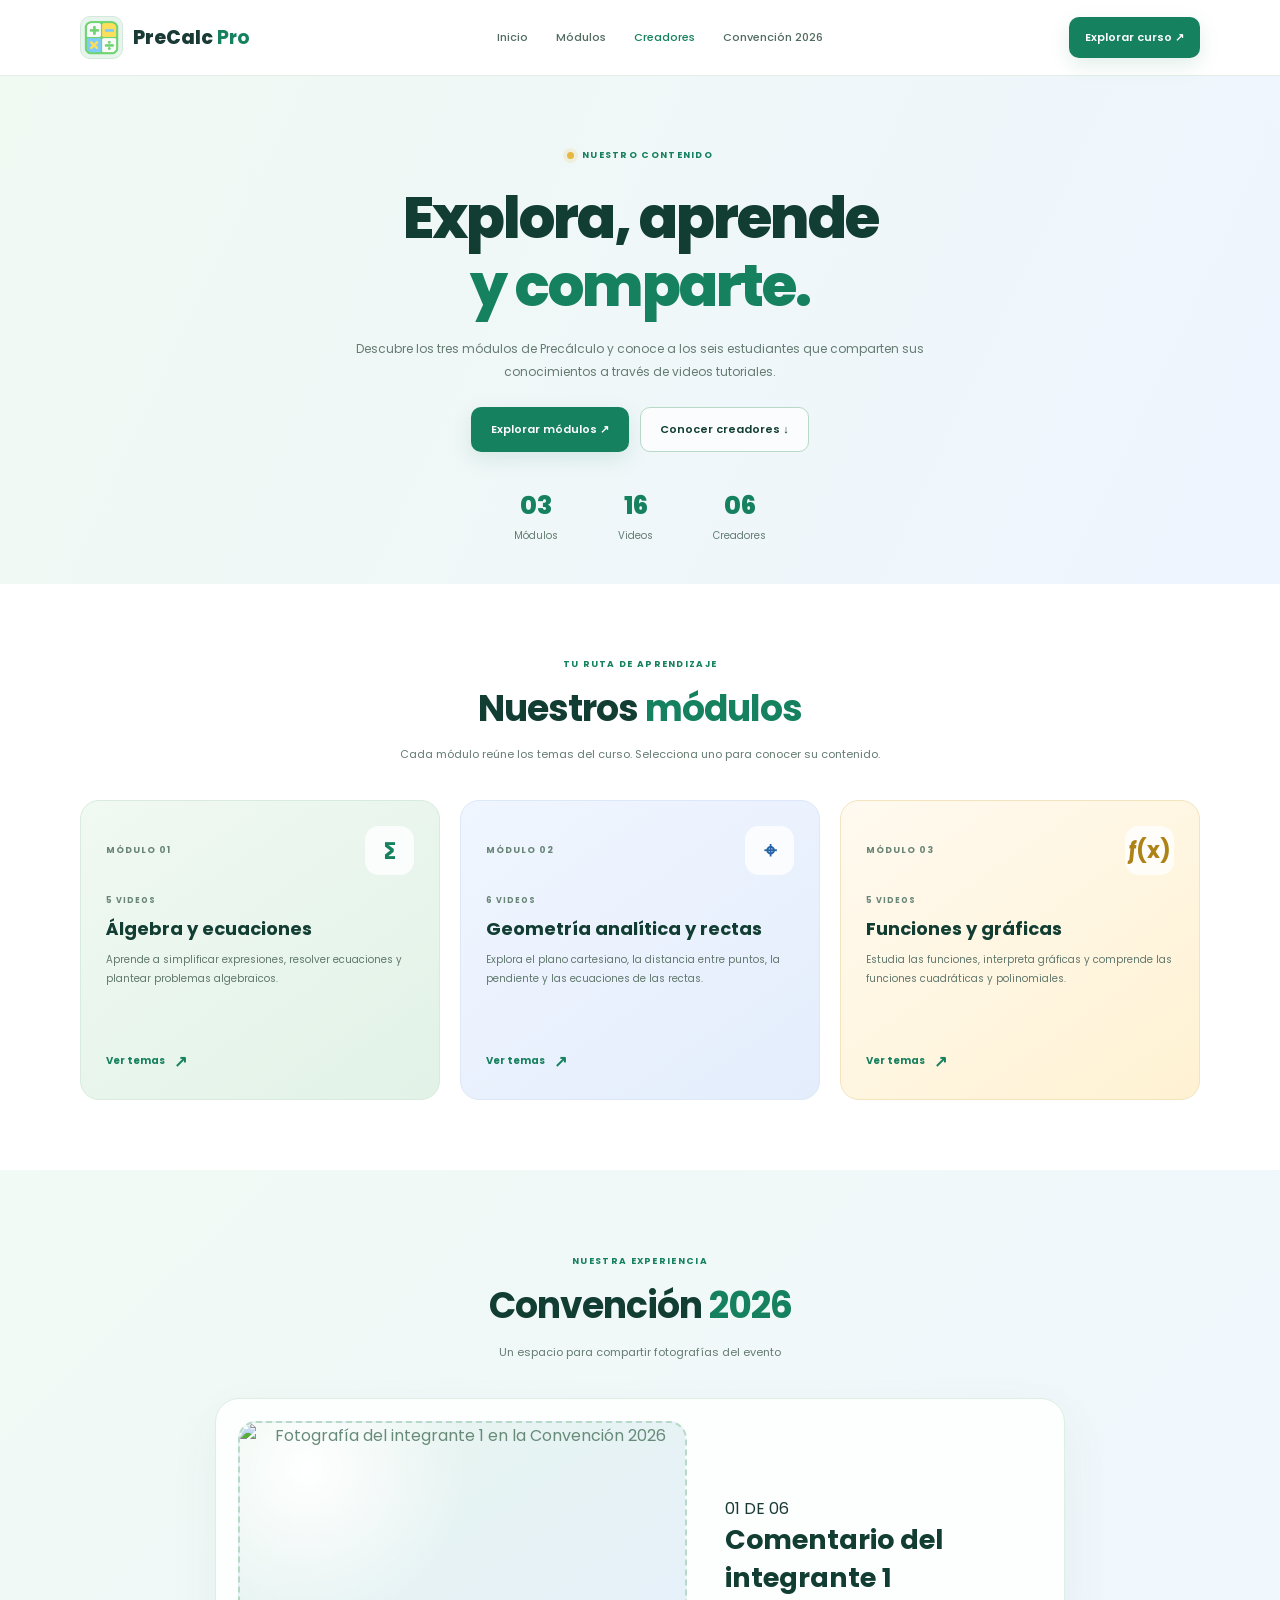
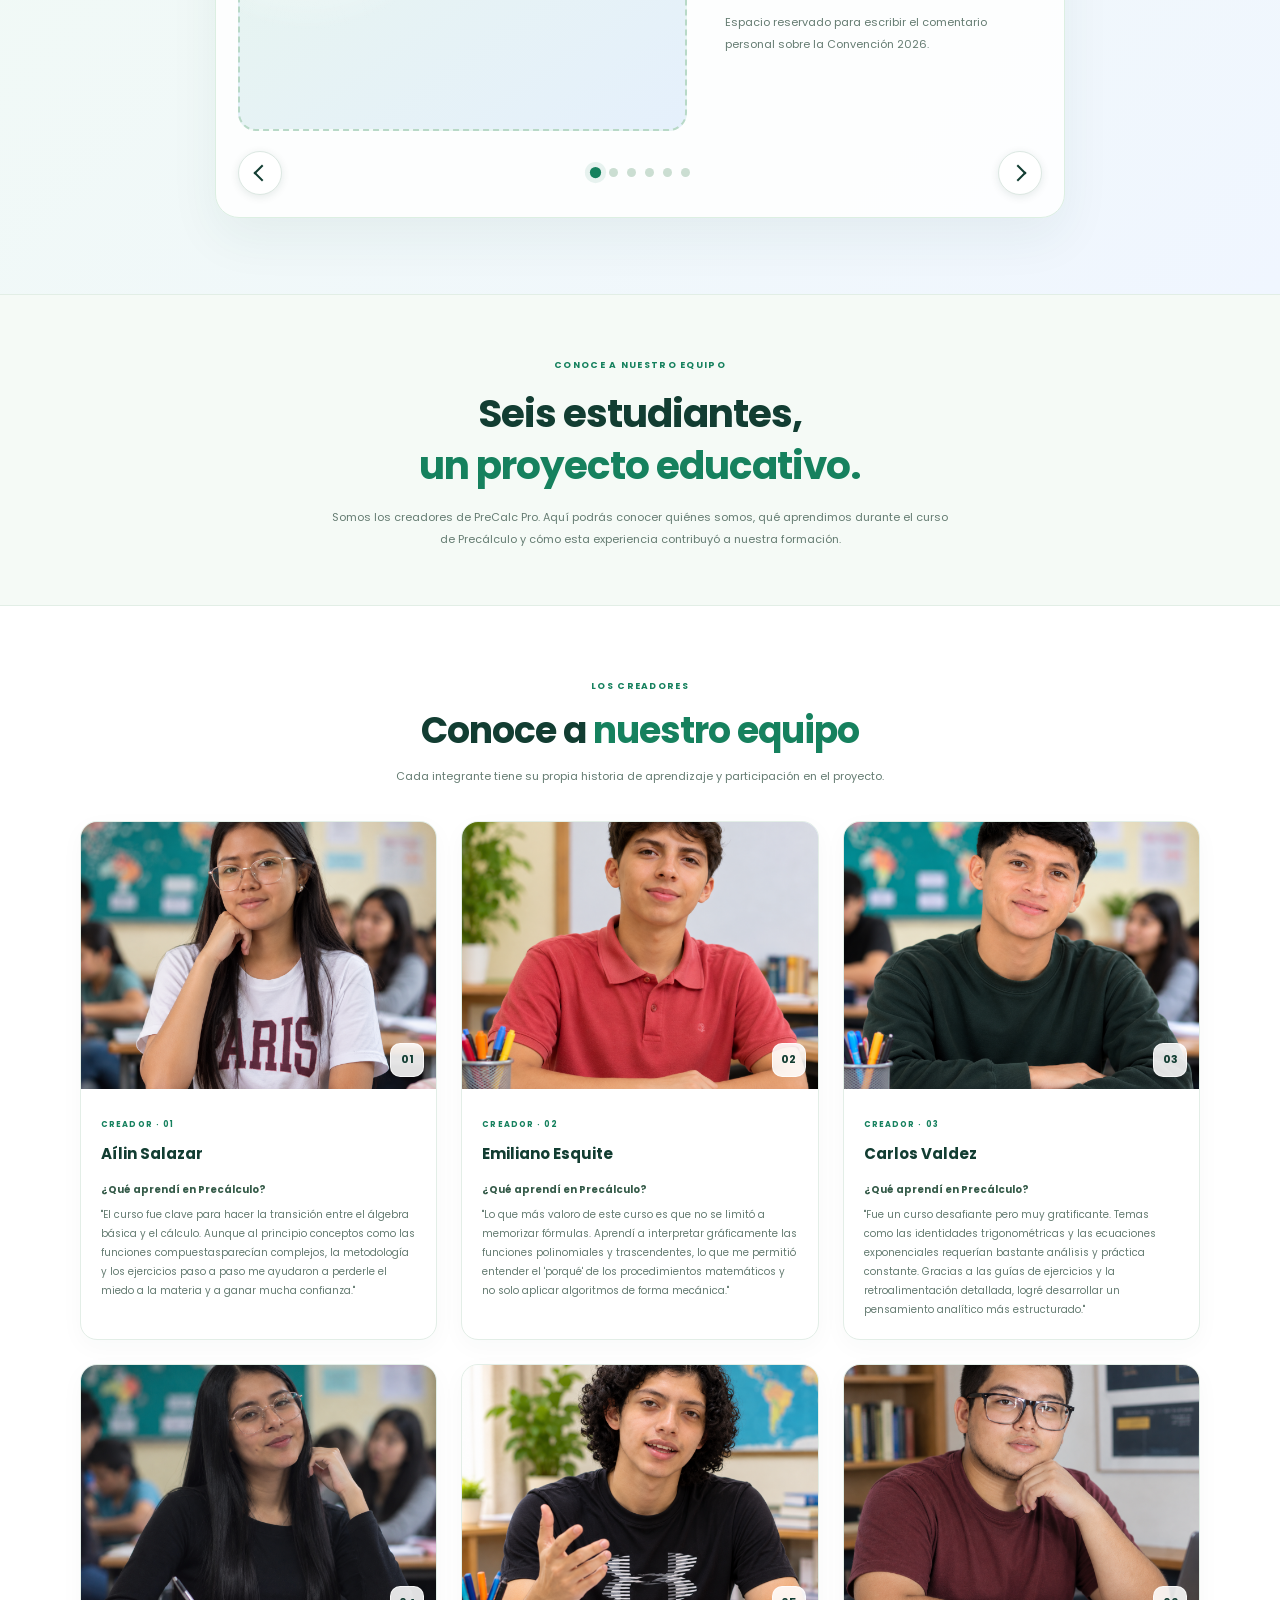
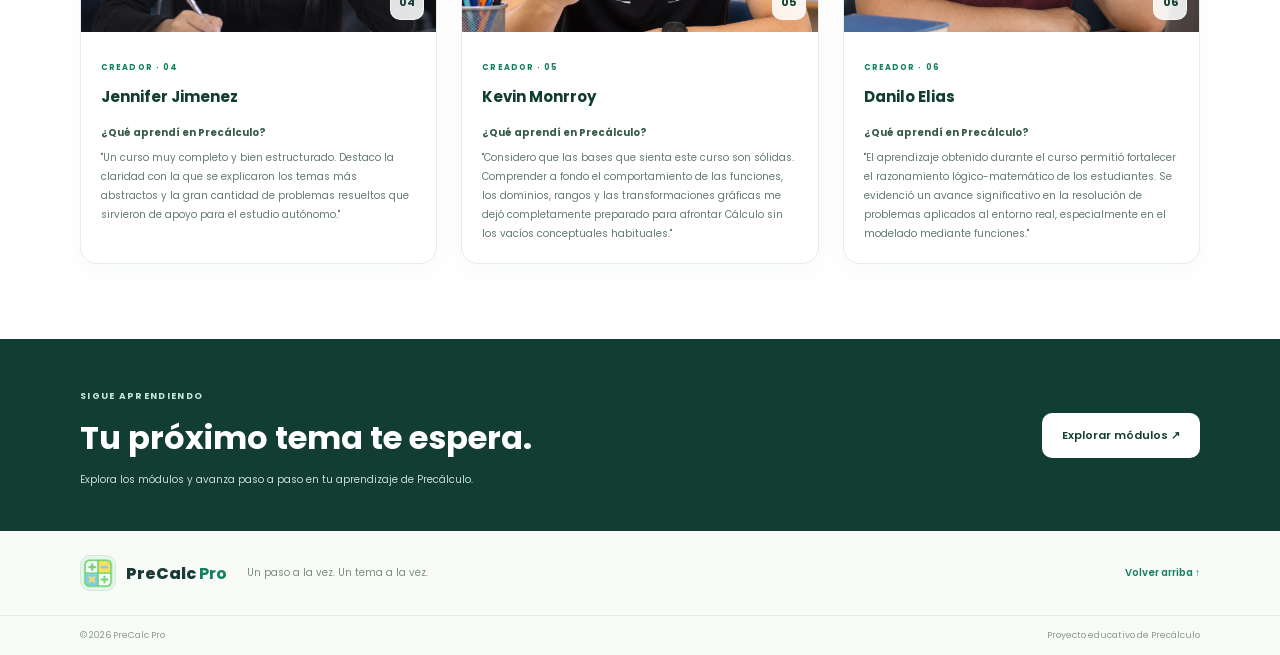
==== modulos.html @ 33a32b53 "Initial commit" ====
<!DOCTYPE html>
<html lang="es">

<head>
    <meta charset="UTF-8">
    <meta name="viewport" content="width=device-width, initial-scale=1.0">
    <meta name="theme-color" content="#185744">
    <meta name="description" content="Explora los módulos de Precálculo y conoce a los seis creadores de PreCalc Pro.">

    <title>Módulos y creadores | PreCalc Pro</title>

    <link rel="preconnect" href="https://fonts.googleapis.com">
    <link rel="preconnect" href="https://fonts.gstatic.com" crossorigin>
    <link rel="icon" type="image/png" href="img/logo.png">

    <link
        href="https://fonts.googleapis.com/css2?family=Poppins:wght@400;500;600;700;800&display=swap"
        rel="stylesheet"
    >

    <link rel="stylesheet" href="css/index.css">
    <link rel="stylesheet" href="css/modulos.css">
    <link rel="stylesheet" href="css/convencion.css">

    <script src="js/modulos.js" defer></script>
    <script src="js/convencion.js" defer></script>
</head>

<body>

    <!-- ENCABEZADO -->
    <header class="header">
        <nav class="nav container" aria-label="Navegación principal">

            <a class="brand" href="index.html" aria-label="PreCalc Pro, inicio">
                <span class="logo">
                    <img src="img/logo.png" alt="Logo de PreCalc Pro">
                </span>

                <span>PreCalc <b>Pro</b></span>
            </a>

            <button
                class="menu-toggle"
                type="button"
                aria-label="Abrir menú"
                aria-expanded="false"
                aria-controls="nav-links"
            >
                ☰
            </button>

            <div class="nav-links" id="nav-links">
                <a href="index.html">Inicio</a>
                <a class="active" href="#modulos">Módulos</a>
                <a href="#creadores">Creadores</a>
                <a href="#convencion-2026">Convención 2026</a>
            </div>

            <a class="btn btn-primary nav-btn" href="#modulos">
                Explorar curso ↗
            </a>

        </nav>
    </header>


    <main>

        <!-- PORTADA -->
        <section class="catalog-hero">

            <div class="container catalog-hero-inner">

                <span class="eyebrow">
                    <i></i>
                    NUESTRO CONTENIDO
                </span>

                <h1>
                    Explora, aprende
                    <span>y comparte.</span>
                </h1>

                <p>
                    Descubre los tres módulos de Precálculo y conoce
                    a los seis estudiantes que comparten sus
                    conocimientos a través de videos tutoriales.
                </p>

                <div class="actions">
                    <a class="btn btn-primary" href="#modulos">
                        Explorar módulos ↗
                    </a>

                    <a class="btn btn-outline" href="#creadores">
                        Conocer creadores ↓
                    </a>
                </div>

                <div class="catalog-stats">
                    <div>
                        <strong>03</strong>
                        <span>Módulos</span>
                    </div>

                    <div>
                        <strong>16</strong>
                        <span>Videos</span>
                    </div>

                    <div>
                        <strong>06</strong>
                        <span>Creadores</span>
                    </div>
                </div>

            </div>

        </section>


        <!-- MÓDULOS -->
        <section class="section catalog-section" id="modulos">

            <div class="container">

                <div class="section-heading">
                    <span class="eyebrow">TU RUTA DE APRENDIZAJE</span>

                    <h2>
                        Nuestros <span>módulos</span>
                    </h2>

                    <p>
                        Cada módulo reúne los temas del curso.
                        Selecciona uno para conocer su contenido.
                    </p>
                </div>


                <div class="catalog-grid">

                    <!-- MÓDULO 1 -->
                    <article class="catalog-card catalog-green">

                        <div class="catalog-card-top">
                            <span class="catalog-number">MÓDULO 01</span>
                            <span class="catalog-symbol">∑</span>
                        </div>

                        <span class="topic-count">5 VIDEOS</span>

                        <h3>Álgebra y ecuaciones</h3>

                        <p>
                            Aprende a simplificar expresiones,
                            resolver ecuaciones y plantear
                            problemas algebraicos.
                        </p>

                        <button
                            class="catalog-button"
                            type="button"
                            data-module="0"
                        >
                            Ver temas <span>↗</span>
                        </button>

                    </article>


                    <!-- MÓDULO 2 -->
                    <article class="catalog-card catalog-blue">

                        <div class="catalog-card-top">
                            <span class="catalog-number">MÓDULO 02</span>
                            <span class="catalog-symbol">⌖</span>
                        </div>

                        <span class="topic-count">6 VIDEOS</span>

                        <h3>Geometría analítica y rectas</h3>

                        <p>
                            Explora el plano cartesiano, la distancia
                            entre puntos, la pendiente y las
                            ecuaciones de las rectas.
                        </p>

                        <button
                            class="catalog-button"
                            type="button"
                            data-module="1"
                        >
                            Ver temas <span>↗</span>
                        </button>

                    </article>


                    <!-- MÓDULO 3 -->
                    <article class="catalog-card catalog-yellow">

                        <div class="catalog-card-top">
                            <span class="catalog-number">MÓDULO 03</span>
                            <span class="catalog-symbol">ƒ(x)</span>
                        </div>

                        <span class="topic-count">5 VIDEOS</span>

                        <h3>Funciones y gráficas</h3>

                        <p>
                            Estudia las funciones, interpreta
                            gráficas y comprende las funciones
                            cuadráticas y polinomiales.
                        </p>

                        <button
                            class="catalog-button"
                            type="button"
                            data-module="2"
                        >
                            Ver temas <span>↗</span>
                        </button>

                    </article>

                </div>

            </div>

        </section>


        <!-- CONVENCIÓN 2026 -->
        <section
            class="convention-section"
            id="convencion-2026"
            aria-labelledby="convention-title"
        >

            <div class="container convention-container">

                <div class="section-heading convention-heading">
                    <span class="eyebrow">NUESTRA EXPERIENCIA</span>

                    <h2 id="convention-title">
                        Convención <span>2026</span>
                    </h2>

                    <p>
                        Un espacio para compartir fotografías del evento
                    </p>
                </div>


                <div
                    class="convention-carousel"
                    data-convention-carousel
                    aria-roledescription="carrusel"
                    aria-label="Fotografías y comentarios"
                >

                    <!-- INTEGRANTE 1 -->
                    <div
                        class="convention-slide"
                        data-convention-slide
                        aria-live="polite"
                    >

                        <div class="convention-photo">
                            <img
                                src="img/convencion/foto1.jpg"
                                alt="Fotografía del integrante 1 en la Convención 2026"
                                loading="lazy"
                                style="width:100%; height:100%; object-fit:cover; display:block; border-radius:inherit;"
                            >
                        </div>

                        <div class="convention-comment">
                            <span class="convention-member">01 DE 06</span>
                            <h3>Comentario del integrante 1</h3>
                            <p>
                                Espacio reservado para escribir el comentario
                                personal sobre la Convención 2026.
                            </p>
                        </div>

                    </div>


                    <!-- INTEGRANTE 2 -->
                    <div class="convention-slide" data-convention-slide hidden>

                        <div class="convention-photo">
                            <img
                                src="img/convencion/foto2.jpg"
                                alt="Fotografía del integrante 2 en la Convención 2026"
                                loading="lazy"
                                style="width:100%; height:100%; object-fit:cover; display:block; border-radius:inherit;"
                            >
                        </div>

                        <div class="convention-comment">
                            <span class="convention-member">INTEGRANTE 02 DE 06</span>
                            <h3>Comentario del integrante 2</h3>
                            <p>
                                Espacio reservado para escribir el comentario
                                personal sobre la Convención 2026.
                            </p>
                        </div>

                    </div>


                    <!-- INTEGRANTE 3 -->
                    <div class="convention-slide" data-convention-slide hidden>

                        <div class="convention-photo">
                            <img
                                src="img/convencion/foto3.jpg"
                                alt="Fotografía del integrante 3 en la Convención 2026"
                                loading="lazy"
                                style="width:100%; height:100%; object-fit:cover; display:block; border-radius:inherit;"
                            >
                        </div>

                        <div class="convention-comment">
                            <span class="convention-member">INTEGRANTE 03 DE 06</span>
                            <h3>Comentario del integrante 3</h3>
                            <p>
                                Espacio reservado para escribir el comentario
                                personal sobre la Convención 2026.
                            </p>
                        </div>

                    </div>


                    <!-- INTEGRANTE 4 -->
                    <div class="convention-slide" data-convention-slide hidden>

                        <div class="convention-photo">
                            <img
                                src="img/convencion/foto4.jpg"
                                alt="Fotografía del integrante 4 en la Convención 2026"
                                loading="lazy"
                                style="width:100%; height:100%; object-fit:cover; display:block; border-radius:inherit;"
                            >
                        </div>

                        <div class="convention-comment">
                            <span class="convention-member">INTEGRANTE 04 DE 06</span>
                            <h3>Comentario del integrante 4</h3>
                            <p>
                                Espacio reservado para escribir el comentario
                                personal sobre la Convención 2026.
                            </p>
                        </div>

                    </div>


                    <!-- INTEGRANTE 5 -->
                    <div class="convention-slide" data-convention-slide hidden>

                        <div class="convention-photo">
                            <img
                                src="img/convencion/foto5.jpg"
                                alt="Fotografía del integrante 5 en la Convención 2026"
                                loading="lazy"
                                style="width:100%; height:100%; object-fit:cover; display:block; border-radius:inherit;"
                            >
                        </div>

                        <div class="convention-comment">
                            <span class="convention-member">INTEGRANTE 05 DE 06</span>
                            <h3>Comentario del integrante 5</h3>
                            <p>
                                Espacio reservado para escribir el comentario
                                personal sobre la Convención 2026.
                            </p>
                        </div>

                    </div>


                    <!-- INTEGRANTE 6 -->
                    <div class="convention-slide" data-convention-slide hidden>

                        <div class="convention-photo">
                            <img
                                src="img/convencion/foto6.jpg"
                                alt="Fotografía del integrante 6 en la Convención 2026"
                                loading="lazy"
                                style="width:100%; height:100%; object-fit:cover; display:block; border-radius:inherit;"
                            >
                        </div>

                        <div class="convention-comment">
                            <span class="convention-member">INTEGRANTE 06 DE 06</span>
                            <h3>Comentario del integrante 6</h3>
                            <p>
                                Espacio reservado para escribir el comentario
                                personal sobre la Convención 2026.
                            </p>
                        </div>

                    </div>


                    <!-- CONTROLES DEL CARRUSEL -->
                    <div class="convention-controls">

                        <button
                            type="button"
                            class="convention-arrow"
                            data-convention-prev
                            aria-label="Fotografía y comentario anterior"
                        >
                            ← Anterior
                        </button>

                        <div
                            class="convention-dots"
                            aria-label="Seleccionar integrante"
                        >
                            <button type="button" class="convention-dot is-active" data-convention-dot="0" aria-label="Mostrar integrante 1" aria-current="true"></button>
                            <button type="button" class="convention-dot" data-convention-dot="1" aria-label="Mostrar integrante 2"></button>
                            <button type="button" class="convention-dot" data-convention-dot="2" aria-label="Mostrar integrante 3"></button>
                            <button type="button" class="convention-dot" data-convention-dot="3" aria-label="Mostrar integrante 4"></button>
                            <button type="button" class="convention-dot" data-convention-dot="4" aria-label="Mostrar integrante 5"></button>
                            <button type="button" class="convention-dot" data-convention-dot="5" aria-label="Mostrar integrante 6"></button>
                        </div>

                        <button
                            type="button"
                            class="convention-arrow"
                            data-convention-next
                            aria-label="Fotografía y comentario siguiente"
                        >
                            Siguiente →
                        </button>

                    </div>

                </div>

            </div>

        </section>


        <!-- PRESENTACIÓN DE CREADORES -->
        <section class="creators-intro" id="creadores">

            <div class="container">

                <span class="eyebrow">
                    CONOCE A NUESTRO EQUIPO
                </span>

                <h2>
                    Seis estudiantes,
                    <span>un proyecto educativo.</span>
                </h2>

                <p>
                    Somos los creadores de PreCalc Pro.
                    Aquí podrás conocer quiénes somos, qué aprendimos
                    durante el curso de Precálculo y cómo esta
                    experiencia contribuyó a nuestra formación.
                </p>

            </div>

        </section>


        <!-- TARJETAS DE LOS SEIS ESTUDIANTES -->
        <section class="section creators-section">

            <div class="container">

                <div class="section-heading">
                    <span class="eyebrow">LOS CREADORES</span>

                    <h2>
                        Conoce a <span>nuestro equipo</span>
                    </h2>

                    <p>
                        Cada integrante tiene su propia historia
                        de aprendizaje y participación en el proyecto.
                    </p>
                </div>


                <div class="student-grid">

                    <!-- ESTUDIANTE 1 -->
                    <article class="student-card">
                        <div class="student-photo photo-green">
                            <img src="img/Ailinsi.png" alt="Fotografía del estudiante 1" loading="lazy">
                            <span class="photo-label">01</span>
                        </div>

                        <div class="student-info">
                            <span class="student-role">CREADOR · 01</span>
                            <h3>Aílin Salazar</h3>
                            <h4>¿Qué aprendí en Precálculo?</h4>
                            <p>
                                "El curso fue clave para hacer la transición entre el álgebra básica y el cálculo.
                                Aunque al principio conceptos como las funciones compuestasparecían complejos, la metodología
                                y los ejercicios paso a paso me ayudaron a perderle el miedo a la materia y a ganar mucha confianza."
                            </p>
                        </div>
                    </article>


                    <!-- ESTUDIANTE 2 -->
                    <article class="student-card">
                        <div class="student-photo photo-blue">
                            <img src="img/Emisi.png" alt="Fotografía del estudiante 2" loading="lazy">
                            <span class="photo-label">02</span>
                        </div>

                        <div class="student-info">
                            <span class="student-role">CREADOR · 02</span>
                            <h3>Emiliano Esquite</h3>
                            <h4>¿Qué aprendí en Precálculo?</h4>
                            <p>
                                "Lo que más valoro de este curso es que no se limitó a memorizar fórmulas. Aprendí a interpretar
                                gráficamente las funciones polinomiales y trascendentes, lo que me permitió entender el 'porqué'
                                de los procedimientos matemáticos y no solo aplicar algoritmos de forma mecánica."
                            </p>
                        </div>
                    </article>


                    <!-- ESTUDIANTE 3 -->
                    <article class="student-card">
                        <div class="student-photo photo-yellow">
                            <img src="img/Carlossi.png" alt="Fotografía del estudiante 3" loading="lazy">
                            <span class="photo-label">03</span>
                        </div>

                        <div class="student-info">
                            <span class="student-role">CREADOR · 03</span>
                            <h3>Carlos Valdez</h3>
                            <h4>¿Qué aprendí en Precálculo?</h4>
                            <p>
                                "Fue un curso desafiante pero muy gratificante. Temas como las identidades trigonométricas y las
                                ecuaciones exponenciales requerían bastante análisis y práctica constante. Gracias a las guías
                                de ejercicios y la retroalimentación detallada, logré desarrollar un pensamiento analítico más
                                estructurado."
                        </div>
                    </article>


                    <!-- ESTUDIANTE 4 -->
                    <article class="student-card">
                        <div class="student-photo photo-blue">
                            <img src="img/Jennisi.png" alt="Fotografía del estudiante 4" loading="lazy">
                            <span class="photo-label">04</span>
                        </div>

                        <div class="student-info">
                            <span class="student-role">CREADOR · 04</span>
                            <h3>Jennifer Jimenez</h3>
                            <h4>¿Qué aprendí en Precálculo?</h4>
                            <p>
                                "Un curso muy completo y bien estructurado. Destaco la claridad con la
                                que se explicaron los temas más abstractos y la gran cantidad de problemas
                                resueltos que sirvieron de apoyo para el estudio autónomo."
                            </p>
                        </div>
                    </article>


                    <!-- ESTUDIANTE 5 -->
                    <article class="student-card">
                        <div class="student-photo photo-green">
                            <img src="img/kevinsi.png" alt="Fotografía del estudiante 5" loading="lazy">
                            <span class="photo-label">05</span>
                        </div>

                        <div class="student-info">
                            <span class="student-role">CREADOR · 05</span>
                            <h3>Kevin Monrroy</h3>
                            <h4>¿Qué aprendí en Precálculo?</h4>
                            <p>
                                "Considero que las bases que sienta este curso son sólidas.
                                Comprender a fondo el comportamiento de las funciones, los dominios,
                                rangos y las transformaciones gráficas me dejó completamente preparado
                                para afrontar Cálculo sin los vacíos conceptuales habituales."
                            </p>
                        </div>
                    </article>


                    <!-- ESTUDIANTE 6 -->
                    <article class="student-card">
                        <div class="student-photo photo-yellow">
                            <img src="img/Eliassi.png" alt="Fotografía del estudiante 6" loading="lazy">
                            <span class="photo-label">06</span>
                        </div>

                        <div class="student-info">
                            <span class="student-role">CREADOR · 06</span>
                            <h3>Danilo Elias</h3>
                            <h4>¿Qué aprendí en Precálculo?</h4>
                            <p>
                                "El aprendizaje obtenido durante el curso permitió fortalecer el
                                razonamiento lógico-matemático de los estudiantes. Se evidenció un
                                avance significativo en la resolución de problemas aplicados al
                                entorno real, especialmente en el modelado mediante funciones."
                            </p>
                        </div>
                    </article>

                </div>

            </div>

        </section>


        <!-- INVITACIÓN FINAL -->
        <section class="catalog-cta">

            <div class="container catalog-cta-inner">

                <div>
                    <span class="eyebrow light">
                        SIGUE APRENDIENDO
                    </span>

                    <h2>Tu próximo tema te espera.</h2>

                    <p>
                        Explora los módulos y avanza paso a paso
                        en tu aprendizaje de Precálculo.
                    </p>
                </div>

                <a class="btn btn-light" href="#modulos">
                    Explorar módulos ↗
                </a>

            </div>

        </section>

    </main>


    <!-- PIE DE PÁGINA -->
    <footer class="footer">

        <div class="container footer-main">

            <a class="brand" href="index.html">
                <span class="logo">
                    <img src="img/logo.png" alt="Logo de PreCalc Pro">
                </span>

                <span>PreCalc <b>Pro</b></span>
            </a>

            <p>Un paso a la vez. Un tema a la vez.</p>

            <a class="back-top" href="#modulos">
                Volver arriba ↑
            </a>

        </div>

        <div class="footer-bottom">
            <span>© <span id="year"></span> PreCalc Pro</span>
            <span>Proyecto educativo de Precálculo</span>
        </div>

    </footer>


    <!-- VENTANA DE LOS TEMAS -->
    <dialog
        class="module-dialog"
        id="module-dialog"
        aria-labelledby="dialog-title"
    >

        <button
            class="dialog-close"
            type="button"
            aria-label="Cerrar"
        >
            ×
        </button>

        <span class="eyebrow">CONTENIDO DEL CURSO</span>

        <h2 id="dialog-title">Módulo</h2>

        <p id="dialog-description"></p>

        <ol id="dialog-topics"></ol>

        <a
            class="btn btn-primary dialog-module-link"
            id="dialog-module-link"
            href="modulo1.html"
        >
            Abrir videos del módulo ↗
        </a>

        <button class="btn btn-outline dialog-ok" type="button">
            Entendido
        </button>

    </dialog>

</body>
</html>
---- css/index.css ----
/* ========================================
   PRECALC PRO - ESTILOS GENERALES
======================================== */

:root {
    --green: #16815e;
    --dark: #123d32;
    --blue: #2463a6;
    --yellow: #e7b83f;
    --ink: #193a35;
    --muted: #657c72;
    --line: #e2eee6;
    --white: #ffffff;
}

* {
    box-sizing: border-box;
}

html {
    scroll-behavior: smooth;
    scroll-padding-top: 85px;
}

body {
    margin: 0;
    font-family: "Poppins", sans-serif;
    color: var(--ink);
}

a {
    color: inherit;
    text-decoration: none;
}

button {
    font: inherit;
    cursor: pointer;
}

.container {
    width: min(1120px, calc(100% - 44px));
    margin: 0 auto;
}


/* ========================================
   ENCABEZADO Y NAVEGACIÓN
======================================== */

.header {
    position: sticky;
    top: 0;
    z-index: 10;
    height: 76px;
    background: #ffffffed;
    border-bottom: 1px solid var(--line);
    backdrop-filter: blur(12px);
}

.nav {
    display: flex;
    align-items: center;
    gap: 30px;
    height: 100%;
}

.brand {
    display: flex;
    align-items: center;
    gap: 10px;
    font-size: 19px;
    font-weight: 800;
    white-space: nowrap;
}

.brand b {
    color: var(--green);
}

.logo {
    display: grid;
    place-items: center;
    flex-shrink: 0;
    width: 43px;
    height: 43px;
    overflow: hidden;
    border: 1px solid #d4e9dc;
    border-radius: 10px;
    background: #e7f5ed;
}

.logo img {
    width: 100%;
    height: 100%;
    object-fit: contain;
}

.nav-links {
    display: flex;
    align-items: center;
    justify-content: center;
    gap: 28px;
    margin: auto;
}

.nav-links a {
    color: #526c61;
    font-size: 11px;
    font-weight: 500;
    transition: color 0.2s;
}

.nav-links a:hover,
.nav-links a.active {
    color: var(--green);
}

.menu-toggle {
    display: none;
    border: 0;
    background: transparent;
    color: var(--dark);
    font-size: 25px;
}

.btn {
    display: inline-flex;
    align-items: center;
    justify-content: center;
    gap: 10px;
    padding: 13px 19px;
    border: 1px solid transparent;
    border-radius: 10px;
    font-size: 11px;
    font-weight: 600;
    transition: transform 0.2s, background 0.2s;
}

.btn:hover {
    transform: translateY(-2px);
}

.btn-primary {
    color: white;
    background: var(--green);
    box-shadow: 0 7px 20px #16815e20;
}

.btn-primary:hover {
    background: var(--dark);
}

.btn-outline {
    color: var(--dark);
    border-color: #b8d9c7;
    background: #ffffffbd;
}

.nav-btn {
    padding: 11px 15px;
    white-space: nowrap;
}


/* ========================================
   PORTADA PRINCIPAL
======================================== */

.hero {
    position: relative;
    overflow: hidden;
    padding: 67px 0 62px;
    background: linear-gradient(110deg, #f1faf4, #f0f6ff);
}

.hero-grid {
    position: relative;
    z-index: 1;
    display: grid;
    grid-template-columns: 1fr 0.95fr;
    align-items: center;
    gap: 50px;
}

.hero-copy {
    max-width: 550px;
}

.eyebrow {
    display: inline-flex;
    align-items: center;
    gap: 8px;
    color: var(--green);
    font-size: 9px;
    font-weight: 700;
    letter-spacing: 1.3px;
}

.eyebrow i {
    width: 7px;
    height: 7px;
    border-radius: 50%;
    background: var(--yellow);
    box-shadow: 0 0 0 4px #e7b83f25;
}

.hero h1 {
    margin: 19px 0 17px;
    color: var(--dark);
    font-size: clamp(36px, 4.2vw, 52px);
    font-weight: 800;
    line-height: 1.2;
    letter-spacing: -1.9px;
}

.hero h1 span,
.project-copy h2 span {
    display: block;
    color: var(--green);
}

.hero-copy > p,
.project-copy > p {
    max-width: 490px;
    color: var(--muted);
    font-size: 12px;
    line-height: 1.95;
}

.actions {
    display: flex;
    flex-wrap: wrap;
    gap: 11px;
    margin-top: 24px;
}

.proof {
    display: flex;
    align-items: center;
    gap: 11px;
    margin-top: 29px;
}

.proof-icon {
    display: grid;
    place-items: center;
    width: 33px;
    height: 33px;
    border-radius: 50%;
    background: #d9f1e2;
    color: var(--green);
    font-weight: 700;
}

.proof p {
    display: grid;
    gap: 2px;
    margin: 0;
    font-size: 10px;
}

.proof small {
    color: #7b8e83;
    font-size: 9px;
}

.orb {
    position: absolute;
    border-radius: 50%;
    pointer-events: none;
}

.orb-one {
    top: -100px;
    right: -70px;
    width: 240px;
    height: 240px;
    background: #dcebf7aa;
}

.orb-two {
    bottom: -80px;
    left: 35%;
    width: 150px;
    height: 150px;
    background: #dff0d5aa;
}

.hero-line {
    position: absolute;
    bottom: 0;
    width: 100%;
    height: 4px;
    background: linear-gradient(
        90deg,
        var(--green),
        #b8dcf4,
        var(--yellow)
    );
}


/* ========================================
   ILUSTRACIÓN MATEMÁTICA
======================================== */

.hero-visual {
    position: relative;
    display: grid;
    place-items: center;
    min-height: 365px;
}

.math-board {
    position: relative;
    z-index: 1;
    width: min(100%, 380px);
    overflow: hidden;
    border: 1px solid white;
    border-radius: 21px;
    background: white;
    box-shadow: 0 25px 60px #194f3920;
    transform: rotate(-2deg);
}

.board-head {
    display: flex;
    align-items: center;
    gap: 6px;
    height: 42px;
    padding: 0 15px;
    border-bottom: 1px solid #edf3ef;
    background: #f8fbf9;
}

.board-head > span {
    width: 7px;
    height: 7px;
    border-radius: 50%;
    background: var(--yellow);
}

.board-head > span:nth-child(2) {
    background: #8dd2a8;
}

.board-head > span:nth-child(3) {
    background: #b6d7ef;
}

.board-head b {
    margin-left: auto;
    color: #8ba397;
    font-size: 8px;
    letter-spacing: 1px;
}

.board-body {
    padding: 24px;
}

.board-label {
    color: var(--green);
    font-size: 8px;
    font-weight: 700;
    letter-spacing: 1px;
}

.board-body h2 {
    margin: 10px 0 15px;
    color: var(--dark);
    font-size: 25px;
}

.board-body h2 em {
    color: var(--green);
    font-style: normal;
}

.graph {
    padding: 7px;
    border: 1px solid #e6f0e9;
    border-radius: 11px;
    background: #f8fbf8;
}

.graph svg {
    display: block;
    width: 100%;
}

.board-foot {
    display: flex;
    justify-content: space-between;
    gap: 10px;
    padding-top: 13px;
    color: #6e8b7c;
    font-size: 8px;
}

.board-foot b {
    color: var(--green);
    font-size: 8px;
}

.float-card {
    position: absolute;
    z-index: 2;
    display: flex;
    align-items: center;
    gap: 10px;
    padding: 13px 15px;
    border: 1px solid #edf3ef;
    border-radius: 13px;
    background: white;
    box-shadow: 0 12px 35px #194f391c;
}

.float-top {
    top: 35px;
    right: -4px;
    display: grid;
    gap: 3px;
    transform: rotate(3deg);
}

.float-top small {
    color: #83998c;
    font-size: 8px;
}

.float-top b {
    color: var(--dark);
    font-size: 11px;
}

.float-bottom {
    bottom: 20px;
    left: -12px;
    transform: rotate(-3deg);
}

.float-bottom > span {
    display: grid;
    place-items: center;
    width: 38px;
    height: 38px;
    border-radius: 10px;
    background: #fff4d4;
    color: #ad8217;
    font-size: 23px;
}

.float-bottom div {
    display: grid;
    gap: 3px;
}

.float-bottom b {
    font-size: 10px;
}

.float-bottom small {
    color: #7c9186;
    font-size: 9px;
}

.decor {
    position: absolute;
    z-index: 2;
    font-size: 29px;
    font-weight: 700;
}

.decor-star {
    top: 42px;
    left: 9px;
    color: var(--yellow);
}

.decor-plus {
    right: 8px;
    bottom: 66px;
    color: var(--blue);
}


/* ========================================
   TÍTULOS Y SECCIONES
======================================== */

.section {
    padding: 76px 0;
}

.section-heading {
    max-width: 650px;
    margin: 0 auto 35px;
    text-align: center;
}

.section-heading h2,
.project-copy h2 {
    margin: 12px 0;
    color: var(--dark);
    font-size: clamp(28px, 3vw, 36px);
    line-height: 1.3;
    letter-spacing: -1px;
}

.section-heading h2 span {
    color: var(--green);
}

.section-heading p {
    color: var(--muted);
    font-size: 11px;
    line-height: 1.8;
}


/* ========================================
   TARJETAS DE LOS TRES MÓDULOS
======================================== */

.module-grid {
    display: grid;
    grid-template-columns: repeat(3, minmax(0, 1fr));
    gap: 19px;
}

.module-card {
    position: relative;
    min-height: 278px;
    padding: 24px;
    border: 1px solid transparent;
    border-radius: 19px;
    transition: transform 0.2s, box-shadow 0.2s;
}

.module-card:hover {
    transform: translateY(-5px);
    box-shadow: 0 17px 40px #234c3515;
}

.green {
    border-color: #dcefe2;
    background: linear-gradient(145deg, #eff9f1, #e0f2e6);
}

.blue {
    border-color: #dce9f8;
    background: linear-gradient(145deg, #eff6ff, #e1edfc);
}

.yellow {
    border-color: #f5e8c5;
    background: linear-gradient(145deg, #fff9e9, #fff1cf);
}

.module-number {
    position: absolute;
    top: 20px;
    right: 22px;
    color: #779285;
    font-size: 11px;
    font-weight: 700;
}

.module-icon {
    display: grid;
    place-items: center;
    width: 52px;
    height: 52px;
    border-radius: 14px;
    background: #ffffffc9;
    color: var(--green);
    font-size: 24px;
    font-weight: 700;
}

.blue .module-icon {
    color: var(--blue);
}

.yellow .module-icon {
    color: #ad8217;
}

.module-tag {
    display: block;
    margin-top: 17px;
    color: #728e7f;
    font-size: 8px;
    font-weight: 700;
    letter-spacing: 1px;
}

.module-card h3 {
    margin: 7px 0;
    color: var(--dark);
    font-size: 17px;
    line-height: 1.5;
}

.module-card p {
    min-height: 57px;
    margin: 0 0 15px;
    color: #60786b;
    font-size: 10px;
    line-height: 1.8;
}

.module-link {
    display: flex;
    align-items: center;
    gap: 9px;
    padding: 0;
    border: 0;
    background: transparent;
    color: var(--green);
    font-size: 10px;
    font-weight: 700;
}

.module-link span {
    font-size: 16px;
    transition: transform 0.2s;
}

.module-link:hover span {
    transform: translate(3px, -2px);
}

.module-note {
    margin: 22px 0 0;
    color: #83968b;
    font-size: 9px;
    text-align: center;
}


/* ========================================
   PRESENTACIÓN DEL PROYECTO
======================================== */

.project-section {
    padding-top: 5px;
}

.project-panel {
    display: grid;
    grid-template-columns: 0.9fr 1.1fr;
    align-items: center;
    gap: 50px;
    padding: 38px 45px;
    border-radius: 24px;
    background: linear-gradient(115deg, #f0f8f1, #f0f6fd);
}

.study-art {
    position: relative;
    display: grid;
    place-items: center;
    min-height: 280px;
}

.art-circle {
    position: absolute;
    width: 245px;
    height: 245px;
    border-radius: 50%;
    background: #d9efdf;
}

.notebook {
    position: relative;
    z-index: 1;
    width: 270px;
    overflow: hidden;
    border: 1px solid #e1eee5;
    border-radius: 14px;
    background: white;
    box-shadow: 0 17px 40px #194f3919;
    transform: rotate(-3deg);
}

.notebook-head {
    display: flex;
    justify-content: space-between;
    padding: 11px;
    border-bottom: 1px solid #edf3ef;
    background: #fafcfa;
    color: #769385;
    font-size: 8px;
    font-weight: 700;
    letter-spacing: 1px;
}

.notebook-head span {
    color: var(--green);
}

.notebook-body {
    padding: 17px 19px;
}

.notebook-body small {
    color: var(--green);
    font-size: 8px;
    font-weight: 700;
}

.notebook-body strong {
    display: block;
    margin: 7px 0;
    color: var(--dark);
    font-size: 24px;
}

.fake-line {
    width: 90%;
    height: 5px;
    margin: 7px 0;
    border-radius: 5px;
    background: #edf4ef;
}

.fake-line.short {
    width: 60%;
}

.notebook-body svg {
    display: block;
    width: 100%;
    margin-top: 8px;
}

.art-spark {
    position: absolute;
    top: 10px;
    right: 20px;
    z-index: 2;
    color: var(--yellow);
    font-size: 29px;
}

.project-copy h2 {
    font-size: 31px;
}

.project-copy > p {
    font-size: 11px;
}

.benefit-list {
    display: grid;
    gap: 15px;
    margin: 22px 0;
}

.benefit {
    display: flex;
    align-items: flex-start;
    gap: 10px;
}

.benefit > span {
    display: grid;
    place-items: center;
    flex: 0 0 22px;
    height: 22px;
    border-radius: 7px;
    background: #d9f1e2;
    color: var(--green);
    font-size: 12px;
    font-weight: 700;
}

.benefit div {
    display: grid;
    gap: 3px;
}

.benefit b {
    color: var(--dark);
    font-size: 10px;
}

.benefit small {
    color: #72877b;
    font-size: 9px;
    line-height: 1.7;
}


/* ========================================
   SECCIÓN DE CREADORES
======================================== */

.creators {
    position: relative;
    overflow: hidden;
    padding: 47px 0;
    background: var(--dark);
    color: white;
}

.creators-inner {
    position: relative;
    z-index: 1;
    display: flex;
    align-items: center;
    gap: 23px;
}

.creator-symbol {
    display: grid;
    place-items: center;
    flex-shrink: 0;
    width: 58px;
    height: 58px;
    border-radius: 17px;
    background: var(--yellow);
    color: var(--dark);
    font-size: 28px;
}

.light {
    color: #c6e8d5;
}

.creator-copy h2 {
    margin: 9px 0;
    font-size: clamp(21px, 2.5vw, 29px);
    line-height: 1.4;
}

.creator-copy p {
    max-width: 520px;
    margin: 0;
    color: #c6ded1;
    font-size: 10px;
    line-height: 1.8;
}

.btn-light {
    flex-shrink: 0;
    margin-left: auto;
    background: white;
    color: var(--dark);
}

.btn-light:hover {
    background: #fff4d4;
}


/* ========================================
   PIE DE PÁGINA
======================================== */

.footer {
    background: #f8fbf8;
}

.footer-main {
    display: flex;
    align-items: center;
    gap: 20px;
    padding: 24px 0;
}

.footer-main .brand {
    font-size: 16px;
}

.footer-main .logo {
    width: 36px;
    height: 36px;
}

.footer-main p {
    margin: 0;
    color: #7b8e83;
    font-size: 10px;
}

.back-top {
    margin-left: auto;
    color: var(--green);
    font-size: 10px;
    font-weight: 600;
}

.footer-bottom {
    display: flex;
    justify-content: space-between;
    gap: 12px;
    padding: 13px max(22px, calc((100% - 1120px) / 2));
    border-top: 1px solid var(--line);
    color: #899b90;
    font-size: 9px;
}


/* ========================================
   VENTANAS EMERGENTES
======================================== */

.module-dialog {
    position: relative;
    width: min(440px, calc(100% - 30px));
    max-height: 85vh;
    overflow: auto;
    padding: 30px;
    border: 1px solid var(--line);
    border-radius: 20px;
    color: var(--ink);
    background: white;
    box-shadow: 0 25px 80px #123d3230;
}

.module-dialog::backdrop {
    background: #102c24a8;
    backdrop-filter: blur(4px);
}

.dialog-close {
    position: absolute;
    top: 9px;
    right: 15px;
    border: 0;
    background: transparent;
    color: #60786b;
    font-size: 27px;
}

.module-dialog h2 {
    margin: 10px 0;
    color: var(--dark);
    font-size: 24px;
}

.module-dialog p {
    color: var(--muted);
    font-size: 11px;
    line-height: 1.8;
}

.module-dialog ol {
    display: grid;
    gap: 10px;
    padding-left: 23px;
    color: #3d5e4d;
    font-size: 11px;
    line-height: 1.7;
}

.dialog-ok {
    margin-top: 12px;
}


/* ========================================
   TABLETAS
======================================== */

@media (max-width: 900px) {
    .nav {
        gap: 16px;
    }

    .nav-links {
        gap: 15px;
    }

    .hero-grid {
        gap: 25px;
    }

    .hero h1 {
        font-size: 42px;
    }

    .project-panel {
        gap: 25px;
        padding: 30px;
    }

    .module-card {
        padding: 19px;
    }
}


/* ========================================
   CELULARES
======================================== */

@media (max-width: 680px) {
    .container {
        width: calc(100% - 34px);
    }

    .header {
        height: 68px;
    }

    .nav {
        position: relative;
        gap: 8px;
    }

    .brand {
        gap: 7px;
        font-size: 16px;
    }

    .logo {
        width: 37px;
        height: 37px;
    }

    .menu-toggle {
        display: block;
        order: 3;
    }

    .nav-btn {
        margin-left: auto;
        padding: 9px 10px;
        font-size: 9px;
    }

    .nav-links {
        position: absolute;
        top: 67px;
        right: -17px;
        left: -17px;
        display: none;
        flex-direction: column;
        align-items: stretch;
        gap: 0;
        padding: 12px 24px 18px;
        border-bottom: 1px solid var(--line);
        background: white;
        box-shadow: 0 12px 20px #123d3210;
    }

    .nav-links.open {
        display: flex;
    }

    .nav-links a {
        padding: 11px 0;
    }

    .hero {
        padding: 45px 0 42px;
    }

    .hero-grid {
        grid-template-columns: 1fr;
        gap: 17px;
    }

    .hero h1 {
        font-size: clamp(35px, 9vw, 46px);
    }

    .hero-copy > p {
        font-size: 11px;
    }

    .hero-visual {
        min-height: 320px;
        margin: 0 5px;
    }

    .math-board {
        max-width: 340px;
    }

    .board-body {
        padding: 19px;
    }

    .float-top {
        top: 15px;
        right: -3px;
    }

    .float-bottom {
        bottom: 12px;
        left: -5px;
    }

    .section {
        padding: 56px 0;
    }

    .section-heading {
        margin-bottom: 26px;
    }

    .section-heading h2,
    .project-copy h2 {
        font-size: 27px;
    }

    .module-grid {
        grid-template-columns: 1fr;
        gap: 13px;
    }

    .module-card {
        min-height: auto;
        padding: 22px;
    }

    .module-card p {
        min-height: 0;
    }

    .project-section {
        padding-top: 0;
    }

    .project-panel {
        grid-template-columns: 1fr;
        gap: 14px;
        padding: 23px 20px 28px;
    }

    .study-art {
        min-height: 260px;
    }

    .project-copy h2 {
        font-size: 28px;
    }

    .creators {
        padding: 35px 0;
    }

    .creators-inner {
        display: grid;
        grid-template-columns: 45px 1fr;
        gap: 13px;
    }

    .creator-symbol {
        width: 45px;
        height: 45px;
        border-radius: 13px;
        font-size: 23px;
    }

    .creator-copy h2 {
        font-size: 21px;
    }

    .btn-light {
        grid-column: 2;
        justify-self: start;
        margin-left: 0;
    }

    .footer-main {
        flex-wrap: wrap;
        gap: 12px;
    }

    .footer-main p {
        flex-basis: 100%;
        order: 3;
    }

    .footer-bottom {
        flex-direction: column;
        padding: 13px 17px;
    }
}


/* ========================================
   ACCESIBILIDAD
======================================== */

@media (prefers-reduced-motion: reduce) {
    *,
    *::before,
    *::after {
        scroll-behavior: auto !important;
        transition: none !important;
    }
}

/* ========================================
   CONVENCIÓN 2026 - CARRUSEL DE FOTOGRAFÍAS
   Espacios reservados para agregar las fotos
======================================== */

.convention-section {
    position: relative;
    overflow: hidden;
    padding: 76px 0;
    background: linear-gradient(135deg, #f1faf4, #f0f6ff);
}

.convention-container {
    width: min(1000px, calc(100% - 44px));
    margin: 0 auto;
}

.convention-heading {
    max-width: 680px;
    margin: 0 auto 35px;
    text-align: center;
}

.convention-heading .eyebrow {
    justify-content: center;
}

.convention-heading h2 {
    margin: 12px 0;
    color: var(--dark);
    font-size: clamp(28px, 3vw, 36px);
    line-height: 1.3;
    letter-spacing: -1px;
}

.convention-heading h2 span {
    color: var(--green);
}

.convention-heading p {
    color: var(--muted);
    font-size: 11px;
    line-height: 1.9;
}

/* Contenedor principal del carrusel */

.convention-carousel {
    position: relative;
    width: 100%;
    max-width: 850px;
    margin: 0 auto;
    padding: 22px;
    border: 1px solid #dcefe2;
    border-radius: 24px;
    background: #ffffffd9;
    box-shadow: 0 20px 50px #194f3910;
}

/* Cada diapositiva */

.convention-slide {
    display: none;
    grid-template-columns: minmax(0, 1.15fr) minmax(0, 0.85fr);
    align-items: stretch;
    gap: 23px;
    animation: conventionFade 0.35s ease;
}

.convention-slide.is-active {
    display: grid;
}

/* Espacio reservado para cada fotografía */

.convention-photo {
    position: relative;
    display: grid;
    place-items: center;
    min-width: 0;
    min-height: 310px;
    overflow: hidden;
    border: 2px dashed #b8d9c7;
    border-radius: 18px;
    background:
        radial-gradient(circle at 15% 15%, #ffffff 0, transparent 35%),
        linear-gradient(145deg, #e7f5ed, #e5f0fc);
    color: #688b79;
    text-align: center;
}

/* Imagen que agregarás después */

.convention-photo img {
    position: absolute;
    inset: 0;
    display: block;
    width: 100%;
    height: 100%;
    object-fit: cover;
    border-radius: inherit;
}

/* Texto visible mientras el espacio esté vacío */

.convention-photo-placeholder {
    display: flex;
    flex-direction: column;
    align-items: center;
    justify-content: center;
    gap: 12px;
    padding: 24px;
}

.convention-photo-placeholder .photo-icon {
    display: grid;
    place-items: center;
    width: 62px;
    height: 62px;
    border: 1px solid #ffffff;
    border-radius: 18px;
    background: #ffffffc9;
    color: var(--green);
    font-size: 27px;
    box-shadow: 0 8px 24px #194f3910;
}

.convention-photo-placeholder strong {
    color: var(--dark);
    font-size: 13px;
}

.convention-photo-placeholder small {
    max-width: 220px;
    color: #728b7c;
    font-size: 10px;
    line-height: 1.8;
}

/* Comentario de cada integrante */

.convention-comment {
    display: flex;
    flex-direction: column;
    justify-content: center;
    min-width: 0;
    padding: 23px 15px;
}

.convention-comment .comment-label {
    display: inline-flex;
    align-items: center;
    gap: 8px;
    margin-bottom: 14px;
    color: var(--green);
    font-size: 9px;
    font-weight: 700;
    letter-spacing: 1.2px;
    text-transform: uppercase;
}

.convention-comment .comment-label::before {
    width: 7px;
    height: 7px;
    border-radius: 50%;
    background: var(--yellow);
    content: "";
}

.convention-comment h3 {
    margin: 0 0 14px;
    color: var(--dark);
    font-size: clamp(20px, 2.5vw, 27px);
    line-height: 1.4;
}

.convention-comment p {
    margin: 0;
    color: var(--muted);
    font-size: 11px;
    line-height: 2;
    overflow-wrap: anywhere;
}

.convention-comment .comment-name {
    margin-top: 20px;
    padding-top: 14px;
    border-top: 1px solid var(--line);
    color: var(--green);
    font-size: 11px;
    font-weight: 700;
}

/* Controles y flechas */

.convention-controls {
    display: flex;
    align-items: center;
    justify-content: space-between;
    gap: 15px;
    max-width: 850px;
    margin: 20px auto 0;
}

.convention-arrow {
    display: grid;
    place-items: center;
    flex: 0 0 42px;
    width: 42px;
    height: 42px;
    border: 1px solid #cfe5d7;
    border-radius: 13px;
    background: white;
    color: var(--green);
    font-size: 22px;
    transition:
        background 0.2s,
        color 0.2s,
        transform 0.2s;
}

.convention-arrow:hover {
    transform: translateY(-2px);
    border-color: var(--green);
    background: var(--green);
    color: white;
}

.convention-arrow:focus-visible,
.convention-dot:focus-visible {
    outline: 3px solid #e7b83f;
    outline-offset: 3px;
}

/* Indicadores de diapositiva */

.convention-dots {
    display: flex;
    align-items: center;
    justify-content: center;
    flex-wrap: wrap;
    gap: 9px;
}

.convention-dot {
    width: 9px;
    height: 9px;
    padding: 0;
    border: 0;
    border-radius: 50%;
    background: #cbded2;
    transition:
        background 0.2s,
        transform 0.2s;
}

.convention-dot.is-active {
    transform: scale(1.25);
    background: var(--green);
    box-shadow: 0 0 0 4px #16815e18;
}

.convention-dot:hover {
    background: var(--yellow);
}

/* Entrada suave */

@keyframes conventionFade {
    from {
        opacity: 0;
        transform: translateY(5px);
    }

    to {
        opacity: 1;
        transform: translateY(0);
    }
}

/* ========================================
   CONVENCIÓN 2026 - TABLETAS
======================================== */

@media (max-width: 760px) {
    .convention-section {
        padding: 60px 0;
    }

    .convention-container {
        width: calc(100% - 34px);
    }

    .convention-carousel {
        padding: 15px;
        border-radius: 20px;
    }

    .convention-slide {
        grid-template-columns: 1fr;
        gap: 8px;
    }

    .convention-photo {
        min-height: 300px;
    }

    .convention-comment {
        padding: 20px 10px 12px;
    }

    .convention-comment h3 {
        font-size: 23px;
    }
}

/* ========================================
   CONVENCIÓN 2026 - CELULARES
======================================== */

@media (max-width: 480px) {
    .convention-section {
        padding: 48px 0;
    }

    .convention-heading {
        margin-bottom: 25px;
    }

    .convention-heading h2 {
        font-size: 27px;
    }

    .convention-carousel {
        padding: 11px;
        border-radius: 17px;
    }

    .convention-photo {
        min-height: 230px;
        border-radius: 13px;
    }

    .convention-photo-placeholder {
        padding: 15px;
    }

    .convention-photo-placeholder .photo-icon {
        width: 52px;
        height: 52px;
        border-radius: 15px;
        font-size: 23px;
    }

    .convention-comment {
        padding: 17px 7px 10px;
    }

    .convention-comment h3 {
        font-size: 21px;
    }

    .convention-comment p {
        font-size: 10px;
    }

    .convention-controls {
        gap: 10px;
        margin-top: 16px;
    }

    .convention-arrow {
        flex-basis: 37px;
        width: 37px;
        height: 37px;
        border-radius: 11px;
    }

    .convention-dots {
        gap: 8px;
    }
}

/* Respetar las preferencias de movimiento */

@media (prefers-reduced-motion: reduce) {
    .convention-slide {
        animation: none;
    }

    .convention-arrow,
    .convention-dot {
        transition: none;
    }
}
---- css/modulos.css ----
/* ========================================
   PORTADA DEL CATÁLOGO
======================================== */

.catalog-hero {
    position: relative;
    overflow: hidden;
    padding: 65px 0 40px;
    background: linear-gradient(115deg, #f0f9f2, #eff5ff);
}

.catalog-hero-inner {
    position: relative;
    z-index: 1;
    max-width: 850px;
    text-align: center;
}

.catalog-hero h1 {
    margin: 18px 0;
    color: var(--dark);
    font-size: clamp(38px, 5vw, 58px);
    font-weight: 800;
    line-height: 1.17;
    letter-spacing: -2px;
}

.catalog-hero h1 span {
    display: block;
    color: var(--green);
}

.catalog-hero-inner > p {
    max-width: 610px;
    margin: 0 auto;
    color: var(--muted);
    font-size: 12px;
    line-height: 1.9;
}

.catalog-hero .actions {
    justify-content: center;
}

.catalog-stats {
    display: flex;
    justify-content: center;
    gap: 60px;
    margin-top: 35px;
}

.catalog-stats div {
    display: grid;
    gap: 3px;
}

.catalog-stats strong {
    color: var(--green);
    font-size: 25px;
    font-weight: 800;
}

.catalog-stats span {
    color: var(--muted);
    font-size: 10px;
}


/* ========================================
   TARJETAS DE MÓDULOS
======================================== */

.catalog-section {
    padding-top: 65px;
    padding-bottom: 70px;
}

.catalog-grid {
    display: grid;
    grid-template-columns: repeat(3, minmax(0, 1fr));
    gap: 20px;
}

.catalog-card {
    position: relative;
    display: flex;
    flex-direction: column;
    min-height: 300px;
    padding: 25px;
    overflow: hidden;
    border: 1px solid transparent;
    border-radius: 19px;
    transition: transform 0.25s, box-shadow 0.25s;
}

.catalog-card:hover {
    transform: translateY(-5px);
    box-shadow: 0 17px 40px #193a3512;
}

.catalog-green {
    border-color: #d8ebde;
    background: linear-gradient(145deg, #f0f9f2, #e2f2e7);
}

.catalog-blue {
    border-color: #dce7f8;
    background: linear-gradient(145deg, #f0f6ff, #e4edfc);
}

.catalog-yellow {
    border-color: #f1e4bf;
    background: linear-gradient(145deg, #fffaf0, #fff2d3);
}

.catalog-card-top {
    display: flex;
    align-items: center;
    justify-content: space-between;
}

.catalog-number {
    color: #688476;
    font-size: 9px;
    font-weight: 700;
    letter-spacing: 1px;
}

.catalog-symbol {
    display: grid;
    place-items: center;
    width: 49px;
    height: 49px;
    border-radius: 14px;
    background: #ffffffc9;
    color: var(--green);
    font-size: 22px;
    font-weight: 700;
}

.catalog-blue .catalog-symbol {
    color: var(--blue);
}

.catalog-yellow .catalog-symbol {
    color: #ad8217;
}

.topic-count {
    margin-top: 20px;
    color: #688476;
    font-size: 8px;
    font-weight: 700;
    letter-spacing: 1px;
}

.catalog-card h3 {
    margin: 8px 0;
    color: var(--dark);
    font-size: 18px;
    line-height: 1.5;
}

.catalog-card p {
    flex: 1;
    margin: 0 0 23px;
    color: #61786d;
    font-size: 10px;
    line-height: 1.9;
}

.catalog-button {
    display: flex;
    align-items: center;
    gap: 9px;
    align-self: flex-start;
    padding: 0;
    border: 0;
    background: transparent;
    color: var(--green);
    font-size: 10px;
    font-weight: 700;
}

.catalog-button span {
    font-size: 16px;
    transition: transform 0.2s;
}

.catalog-button:hover span {
    transform: translate(3px, -2px);
}


/* ========================================
   PRESENTACIÓN DE LOS CREADORES
======================================== */

.creators-intro {
    padding: 55px 0;
    border-top: 1px solid var(--line);
    border-bottom: 1px solid var(--line);
    background: #f5faf6;
    text-align: center;
}

.creators-intro .container {
    max-width: 760px;
}

.creators-intro h2 {
    margin: 13px 0;
    color: var(--dark);
    font-size: clamp(27px, 3.5vw, 39px);
    line-height: 1.35;
    letter-spacing: -1px;
}

.creators-intro h2 span {
    display: block;
    color: var(--green);
}

.creators-intro p {
    max-width: 630px;
    margin: 0 auto;
    color: var(--muted);
    font-size: 11px;
    line-height: 2;
}


/* ========================================
   CUADRÍCULA DE ESTUDIANTES
======================================== */

.creators-section {
    padding-top: 65px;
    padding-bottom: 75px;
}

.student-grid {
    display: grid;
    grid-template-columns: repeat(3, minmax(0, 1fr));
    gap: 24px;
}

.student-card {
    min-width: 0;
    overflow: hidden;
    border: 1px solid #e3eee7;
    border-radius: 17px;
    background: white;
    box-shadow: 0 7px 25px #193a3508;
    transition: transform 0.25s, box-shadow 0.25s;
}

.student-card:hover {
    transform: translateY(-4px);
    box-shadow: 0 15px 35px #193a3514;
}


/* Espacio para la fotografía */

.student-photo {
    position: relative;
    display: grid;
    place-items: center;
    aspect-ratio: 4 / 3;
    overflow: hidden;
}

.photo-green {
    background: linear-gradient(135deg, #e7f5ea, #d7eddf);
}

.photo-blue {
    background: linear-gradient(135deg, #eaf2fc, #d9e8fb);
}

.photo-yellow {
    background: linear-gradient(135deg, #fff5d9, #f9e8b8);
}

.student-photo img {
    position: absolute;
    inset: 0;
    display: block;
    width: 100%;
    height: 100%;
    object-fit: cover;
    color: #527464;
    font-size: 10px;
    text-align: center;
}

/* Identificador del estudiante */

.photo-label {
    position: absolute;
    right: 12px;
    bottom: 12px;
    z-index: 1;
    display: grid;
    place-items: center;
    width: 34px;
    height: 34px;
    border: 1px solid #ffffffaa;
    border-radius: 10px;
    background: #ffffffdf;
    color: var(--dark);
    font-size: 11px;
    font-weight: 700;
}


/* Información de cada integrante */

.student-info {
    padding: 20px;
}

.student-role {
    color: var(--green);
    font-size: 8px;
    font-weight: 700;
    letter-spacing: 1.1px;
}

.student-info h3 {
    margin: 9px 0 17px;
    color: var(--dark);
    font-size: 15px;
    line-height: 1.5;
    overflow-wrap: anywhere;
}

.student-info h4 {
    margin: 0 0 7px;
    color: #355b49;
    font-size: 10px;
    line-height: 1.6;
}

.student-info p {
    margin: 0;
    color: var(--muted);
    font-size: 10px;
    line-height: 1.9;
    overflow-wrap: anywhere;
}


/* ========================================
   INVITACIÓN FINAL
======================================== */

.catalog-cta {
    padding: 42px 0;
    background: var(--dark);
    color: white;
}

.catalog-cta-inner {
    display: flex;
    align-items: center;
    justify-content: space-between;
    gap: 25px;
}

.catalog-cta h2 {
    margin: 10px 0;
    font-size: clamp(23px, 3vw, 32px);
    line-height: 1.4;
}

.catalog-cta p {
    margin: 0;
    color: #c6ded1;
    font-size: 10px;
    line-height: 1.8;
}

.catalog-cta .btn-light {
    flex-shrink: 0;
}


/* ========================================
   TABLETAS
======================================== */

@media (max-width: 900px) {
    .catalog-grid {
        grid-template-columns: repeat(2, minmax(0, 1fr));
    }

    .catalog-card:last-child {
        grid-column: 1 / -1;
    }

    .student-grid {
        grid-template-columns: repeat(2, minmax(0, 1fr));
    }
}


/* ========================================
   CELULARES
======================================== */

@media (max-width: 680px) {
    .catalog-hero {
        padding: 48px 0 35px;
    }

    .catalog-hero h1 {
        font-size: clamp(35px, 9vw, 45px);
        letter-spacing: -1.5px;
    }

    .catalog-hero-inner > p {
        font-size: 11px;
    }

    .catalog-stats {
        gap: 35px;
        margin-top: 28px;
    }

    .catalog-stats strong {
        font-size: 22px;
    }

    .catalog-grid {
        grid-template-columns: 1fr;
    }

    .catalog-card:last-child {
        grid-column: auto;
    }

    .catalog-card {
        min-height: 270px;
    }

    .creators-intro {
        padding: 45px 0;
    }

    .creators-intro h2 {
        font-size: 28px;
    }

    .student-grid {
        grid-template-columns: 1fr;
        gap: 18px;
    }

    .student-photo {
        aspect-ratio: 5 / 3;
    }

    .student-info {
        padding: 19px;
    }

    .student-info h3 {
        font-size: 17px;
    }

    .catalog-cta-inner {
        align-items: flex-start;
        flex-direction: column;
    }
}
---- css/convencion.css ----
/* =========================================
   CONVENCIÓN 2026 — BOTONES DE NAVEGACIÓN
   Minimalistas, circulares y sin texto visible
========================================= */

[data-convention-prev],
[data-convention-next] {
    appearance: none;
    -webkit-appearance: none;

    display: inline-flex;
    align-items: center;
    justify-content: center;

    width: 44px;
    height: 44px;
    min-width: 44px;
    min-height: 44px;
    padding: 0;

    border: 1px solid #dce8e2;
    border-radius: 50%;

    background: #ffffff;
    color: #123d32;

    font-family: Arial, sans-serif;
    font-size: 0;
    line-height: 1;

    cursor: pointer;
    box-shadow: 0 2px 8px rgba(18, 61, 50, 0.10);

    transition:
        background-color 0.2s ease,
        color 0.2s ease,
        border-color 0.2s ease,
        transform 0.2s ease,
        box-shadow 0.2s ease;
}

/* Flecha izquierda: Anterior */
[data-convention-prev]::before {
    content: "";
    display: block;
    width: 10px;
    height: 10px;

    border-left: 2px solid currentColor;
    border-bottom: 2px solid currentColor;

    transform: translateX(2px) rotate(45deg);
}

/* Flecha derecha: Siguiente */
[data-convention-next]::before {
    content: "";
    display: block;
    width: 10px;
    height: 10px;

    border-top: 2px solid currentColor;
    border-right: 2px solid currentColor;

    transform: translateX(-2px) rotate(45deg);
}

/* Efecto al pasar el cursor */
[data-convention-prev]:hover,
[data-convention-next]:hover {
    background: #123d32;
    border-color: #123d32;
    color: #ffffff;

    transform: scale(1.07);
    box-shadow: 0 4px 12px rgba(18, 61, 50, 0.18);
}

/* Efecto al presionar */
[data-convention-prev]:active,
[data-convention-next]:active {
    transform: scale(0.95);
}

/* Accesibilidad con teclado */
[data-convention-prev]:focus-visible,
[data-convention-next]:focus-visible {
    outline: 3px solid #e7b83f;
    outline-offset: 3px;
}

/* Adaptación para celulares */
@media (max-width: 600px) {
    [data-convention-prev],
    [data-convention-next] {
        width: 40px;
        height: 40px;
        min-width: 40px;
        min-height: 40px;
    }
}
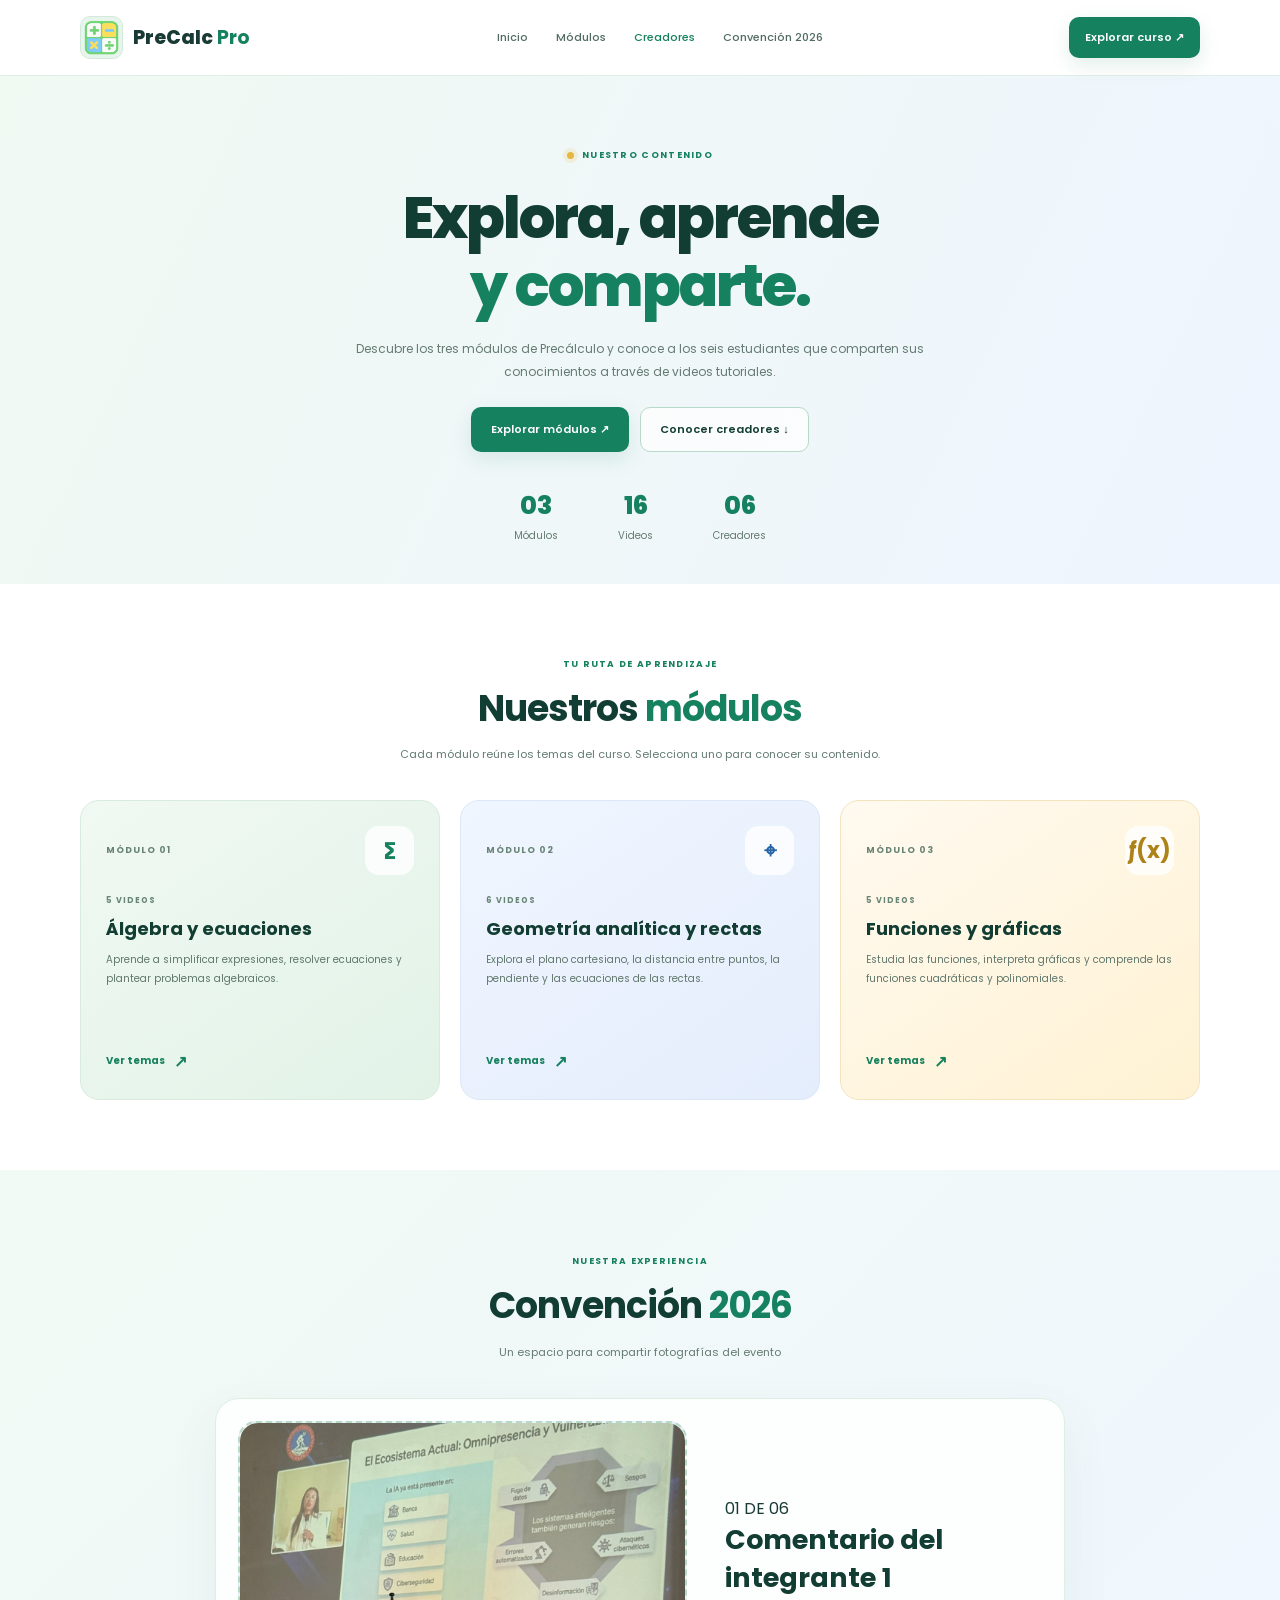
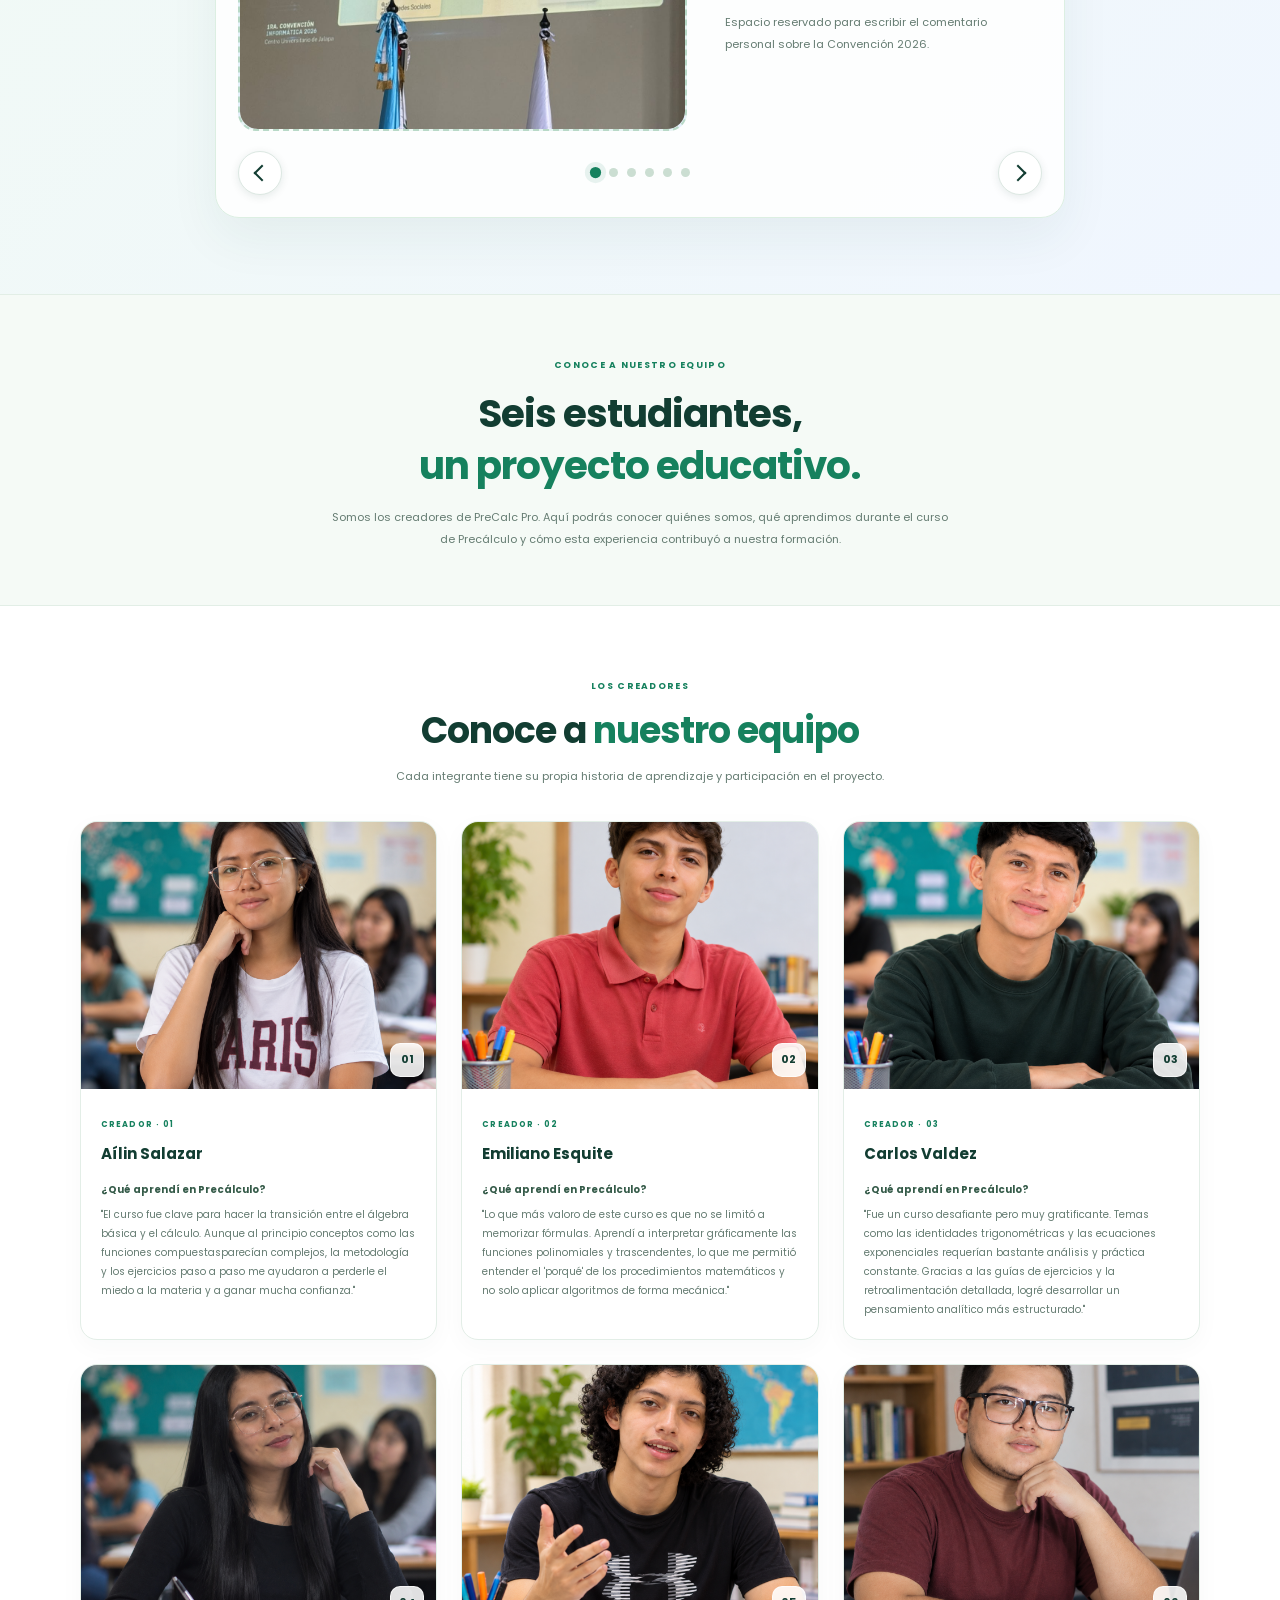
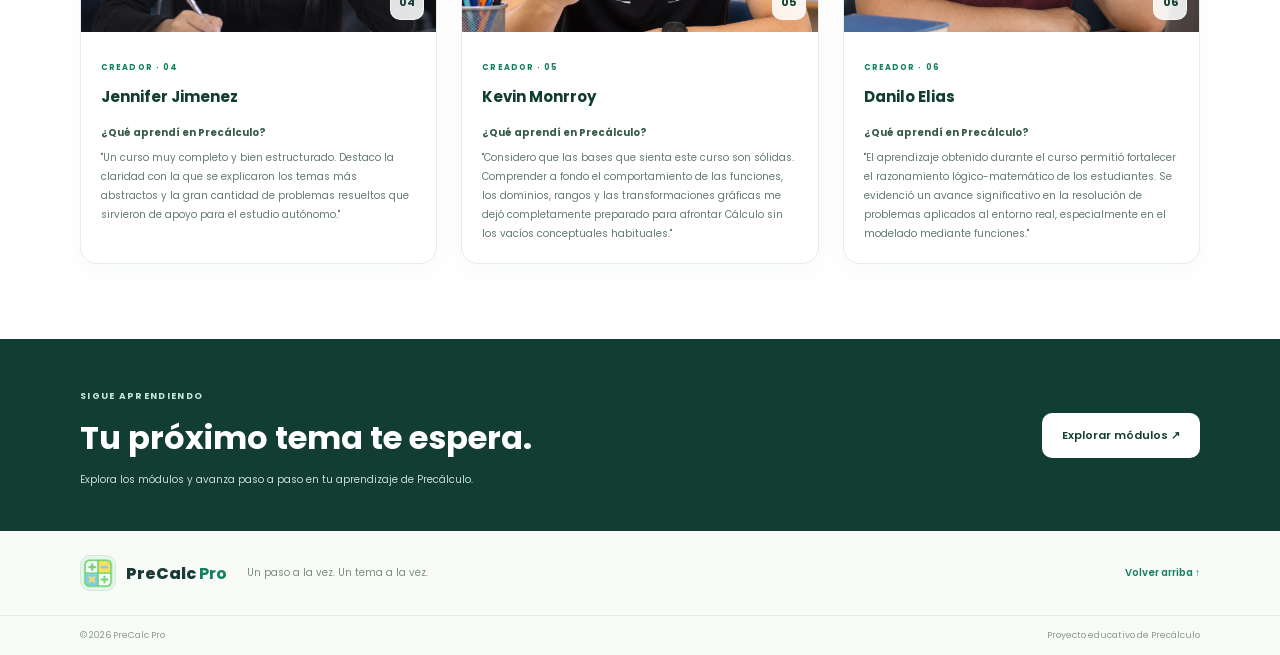
==== commit 02f925ea: "Update image sources for convention photos" ====
--- a/modulos.html
+++ b/modulos.html
@@ -273,7 +273,7 @@
 
                         <div class="convention-photo">
                             <img
-                                src="img/convencion/foto1.jpg"
+                                src="img/conven1.jfif"
                                 alt="Fotografía del integrante 1 en la Convención 2026"
                                 loading="lazy"
                                 style="width:100%; height:100%; object-fit:cover; display:block; border-radius:inherit;"
@@ -297,7 +297,7 @@
 
                         <div class="convention-photo">
                             <img
-                                src="img/convencion/foto2.jpg"
+                                src="img/conven2.jfif"
                                 alt="Fotografía del integrante 2 en la Convención 2026"
                                 loading="lazy"
                                 style="width:100%; height:100%; object-fit:cover; display:block; border-radius:inherit;"
@@ -321,7 +321,7 @@
 
                         <div class="convention-photo">
                             <img
-                                src="img/convencion/foto3.jpg"
+                                src="img/conven3.jfif"
                                 alt="Fotografía del integrante 3 en la Convención 2026"
                                 loading="lazy"
                                 style="width:100%; height:100%; object-fit:cover; display:block; border-radius:inherit;"
@@ -345,7 +345,7 @@
 
                         <div class="convention-photo">
                             <img
-                                src="img/convencion/foto4.jpg"
+                                src="img/conven4.jfif"
                                 alt="Fotografía del integrante 4 en la Convención 2026"
                                 loading="lazy"
                                 style="width:100%; height:100%; object-fit:cover; display:block; border-radius:inherit;"
@@ -369,7 +369,7 @@
 
                         <div class="convention-photo">
                             <img
-                                src="img/convencion/foto5.jpg"
+                                src="img/conven5.jfif"
                                 alt="Fotografía del integrante 5 en la Convención 2026"
                                 loading="lazy"
                                 style="width:100%; height:100%; object-fit:cover; display:block; border-radius:inherit;"
@@ -393,7 +393,7 @@
 
                         <div class="convention-photo">
                             <img
-                                src="img/convencion/foto6.jpg"
+                                src="img/conven6.jfif"
                                 alt="Fotografía del integrante 6 en la Convención 2026"
                                 loading="lazy"
                                 style="width:100%; height:100%; object-fit:cover; display:block; border-radius:inherit;"
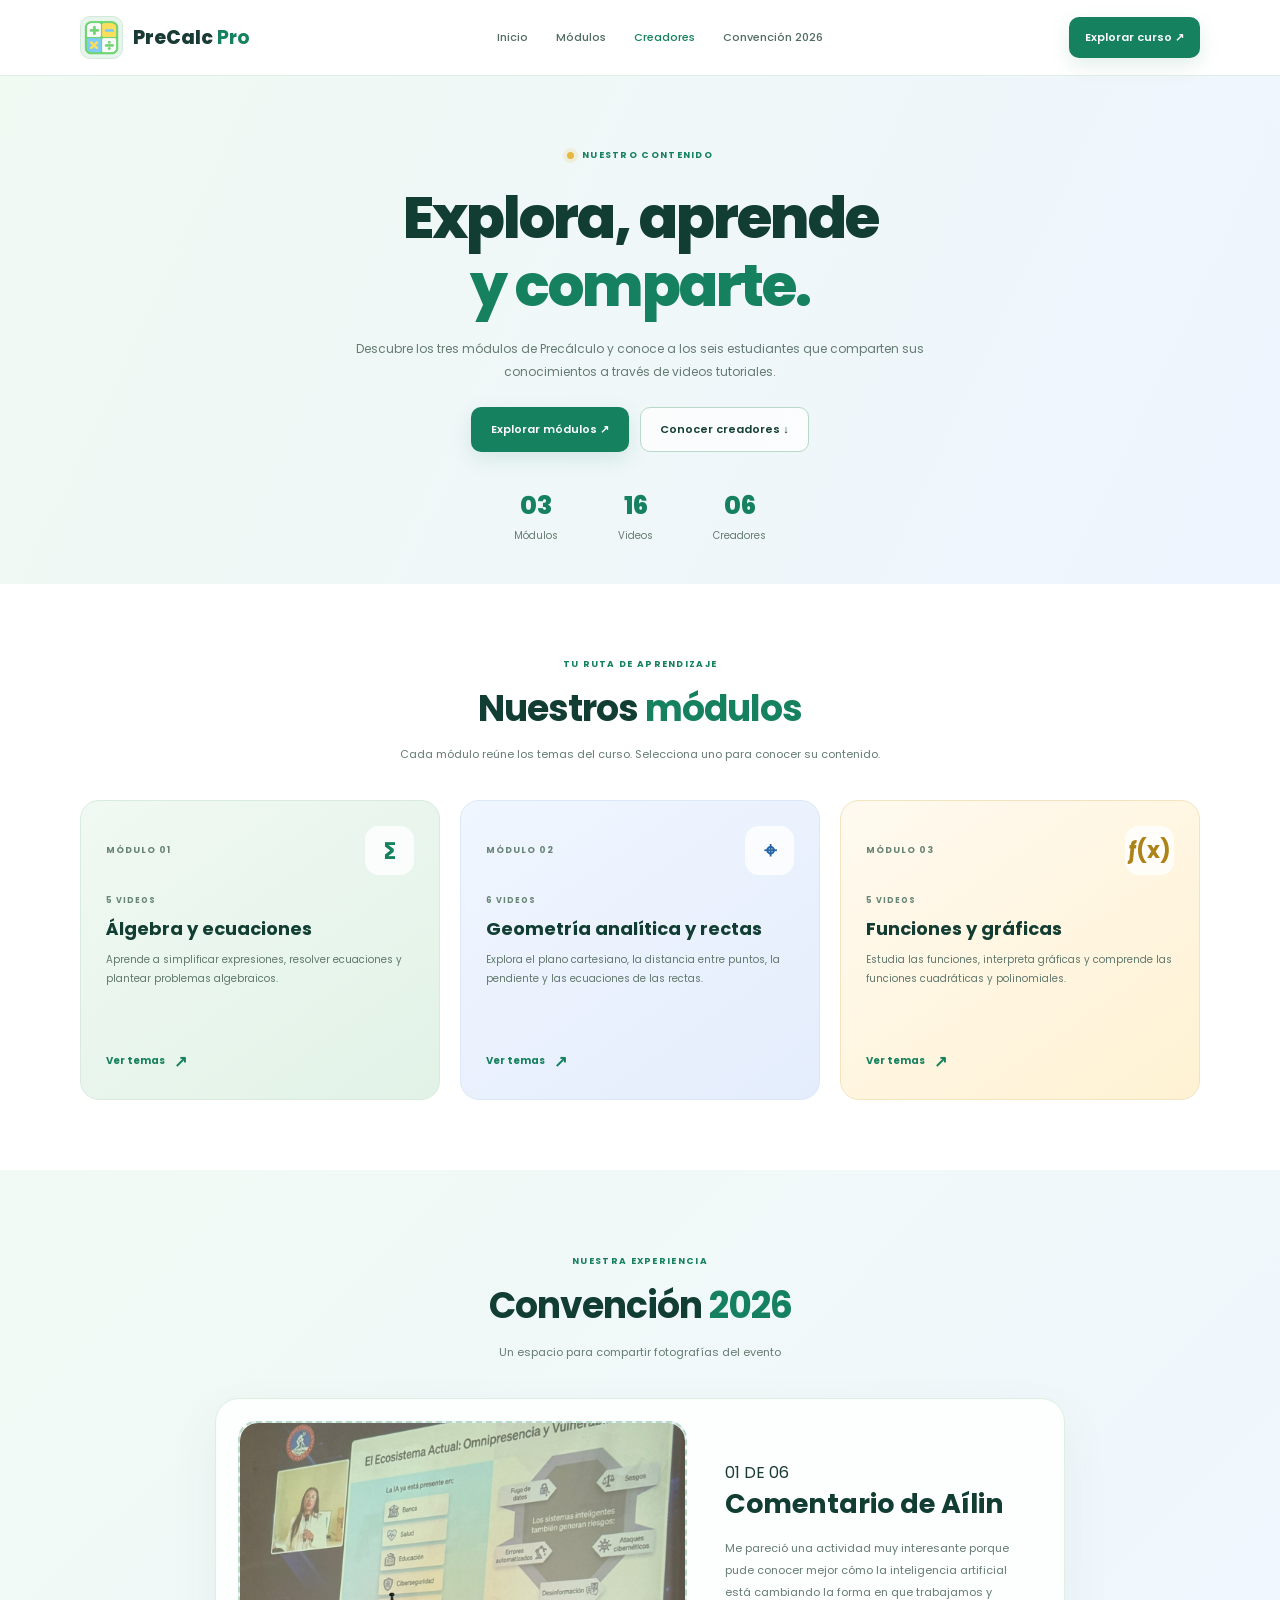
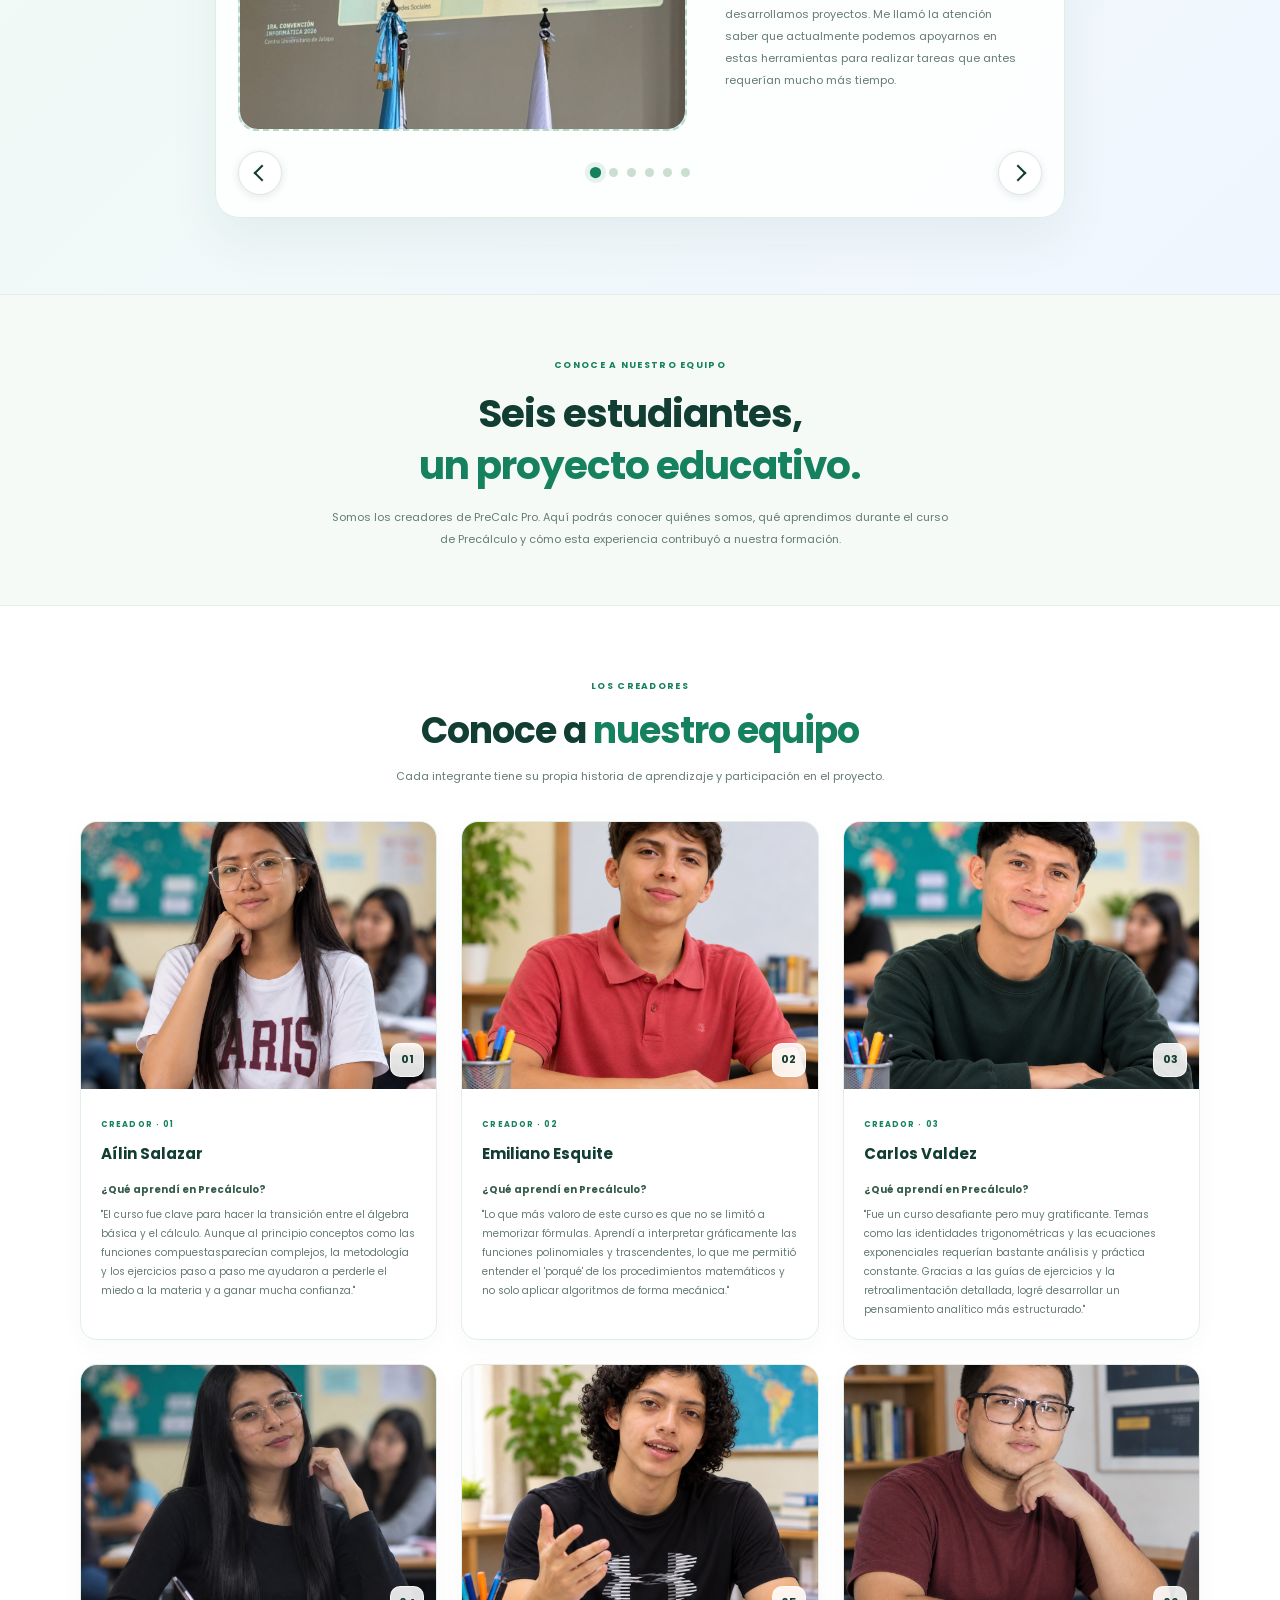
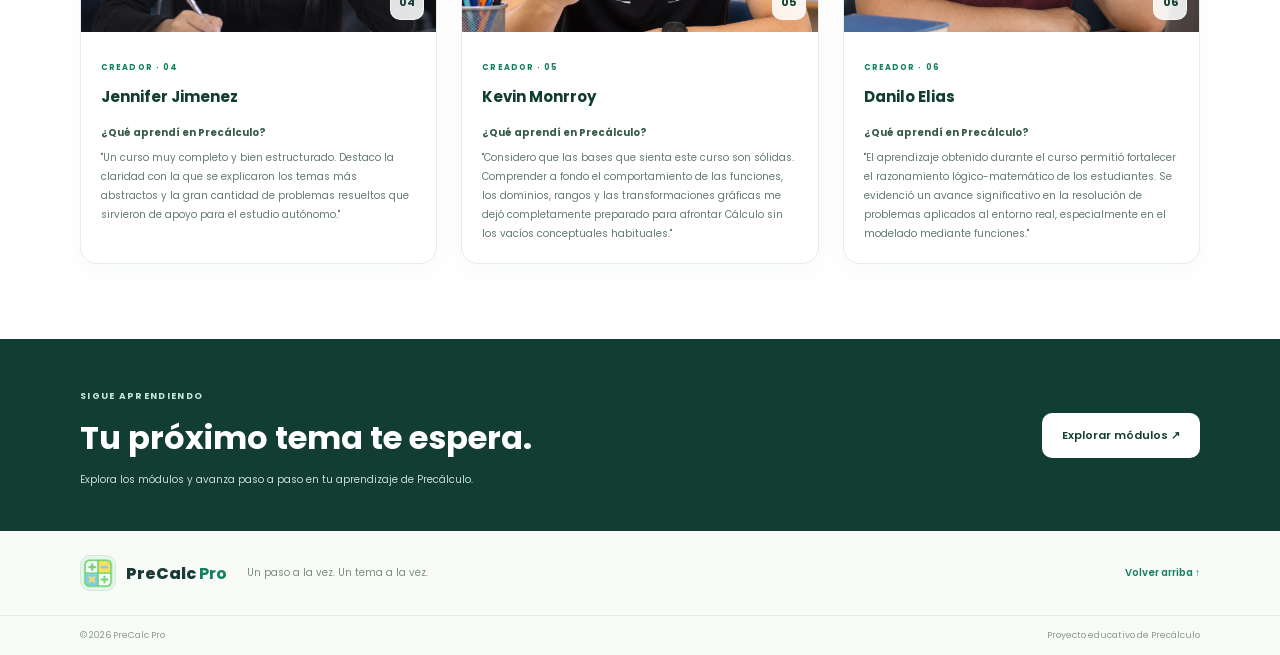
==== commit 1a84389b: "Update comments and member names in modulos.html" ====
--- a/modulos.html
+++ b/modulos.html
@@ -282,10 +282,9 @@
 
                         <div class="convention-comment">
                             <span class="convention-member">01 DE 06</span>
-                            <h3>Comentario del integrante 1</h3>
-                            <p>
-                                Espacio reservado para escribir el comentario
-                                personal sobre la Convención 2026.
+                            <h3>Comentario de Aílin</h3>
+                            <p>
+                               Me pareció una actividad muy interesante porque pude conocer mejor cómo la inteligencia artificial está cambiando la forma en que trabajamos y desarrollamos proyectos. Me llamó la atención saber que actualmente podemos apoyarnos en estas herramientas para realizar tareas que antes requerían mucho más tiempo.
                             </p>
                         </div>
 
@@ -306,10 +305,9 @@
 
                         <div class="convention-comment">
                             <span class="convention-member">INTEGRANTE 02 DE 06</span>
-                            <h3>Comentario del integrante 2</h3>
-                            <p>
-                                Espacio reservado para escribir el comentario
-                                personal sobre la Convención 2026.
+                            <h3>Comentario de Emiliano </h3>
+                            <p>
+Algo que me llamó la atención fue cómo la inteligencia artificial puede ayudar en el ámbito laboral. Muchas veces pensamos que solo sirve para responder preguntas, pero también puede facilitar el trabajo, organizar información y ayudarnos a encontrar soluciones a diferentes problemas.
                             </p>
                         </div>
 
@@ -330,10 +328,9 @@
 
                         <div class="convention-comment">
                             <span class="convention-member">INTEGRANTE 03 DE 06</span>
-                            <h3>Comentario del integrante 3</h3>
-                            <p>
-                                Espacio reservado para escribir el comentario
-                                personal sobre la Convención 2026.
+                            <h3>Comentario de Carlos </h3>
+                            <p>
+                                Considero que fue una buena oportunidad para aprender sobre el papel que está teniendo la inteligencia artificial en las empresas. Es interesante ver cómo los negocios están utilizando la tecnología para mejorar sus procesos y ofrecer mejores servicios.
                             </p>
                         </div>
 
@@ -354,10 +351,9 @@
 
                         <div class="convention-comment">
                             <span class="convention-member">INTEGRANTE 04 DE 06</span>
-                            <h3>Comentario del integrante 4</h3>
-                            <p>
-                                Espacio reservado para escribir el comentario
-                                personal sobre la Convención 2026.
+                            <h3>Comentario de Jennifer </h3>
+                            <p>
+                            La convención me dejó claro que la inteligencia artificial puede ser una gran ayuda cuando sabemos utilizarla. En nuestros proyectos puede servirnos para generar ideas, resolver dudas y mejorar nuestro trabajo, pero también es importante analizar la información y no depender completamente de ella.
                             </p>
                         </div>
 
@@ -378,10 +374,9 @@
 
                         <div class="convention-comment">
                             <span class="convention-member">INTEGRANTE 05 DE 06</span>
-                            <h3>Comentario del integrante 5</h3>
-                            <p>
-                                Espacio reservado para escribir el comentario
-                                personal sobre la Convención 2026.
+                            <h3>Comentario de Kevin </h3>
+                            <p>
+                                Me pareció interesante conocer cómo la inteligencia artificial está abriendo nuevas oportunidades en el mundo de la tecnología. Como estudiantes de Ingeniería en Sistemas, debemos estar dispuestos a aprender sobre estas herramientas porque seguramente tendrán un papel importante en nuestro futuro profesional
                             </p>
                         </div>
 
@@ -402,10 +397,9 @@
 
                         <div class="convention-comment">
                             <span class="convention-member">INTEGRANTE 06 DE 06</span>
-                            <h3>Comentario del integrante 6</h3>
-                            <p>
-                                Espacio reservado para escribir el comentario
-                                personal sobre la Convención 2026.
+                            <h3>Comentario de Danilo </h3>
+                            <p>
+                                Fue una experiencia que me permitió ver la tecnología desde otra perspectiva. Me hizo pensar en cuánto están cambiando las formas de trabajar y cómo debemos prepararnos para esos cambios. Sin duda, aprender a utilizar la inteligencia artificial de manera responsable será una habilidad muy importante para nuestro futuro.
                             </p>
                         </div>
 
